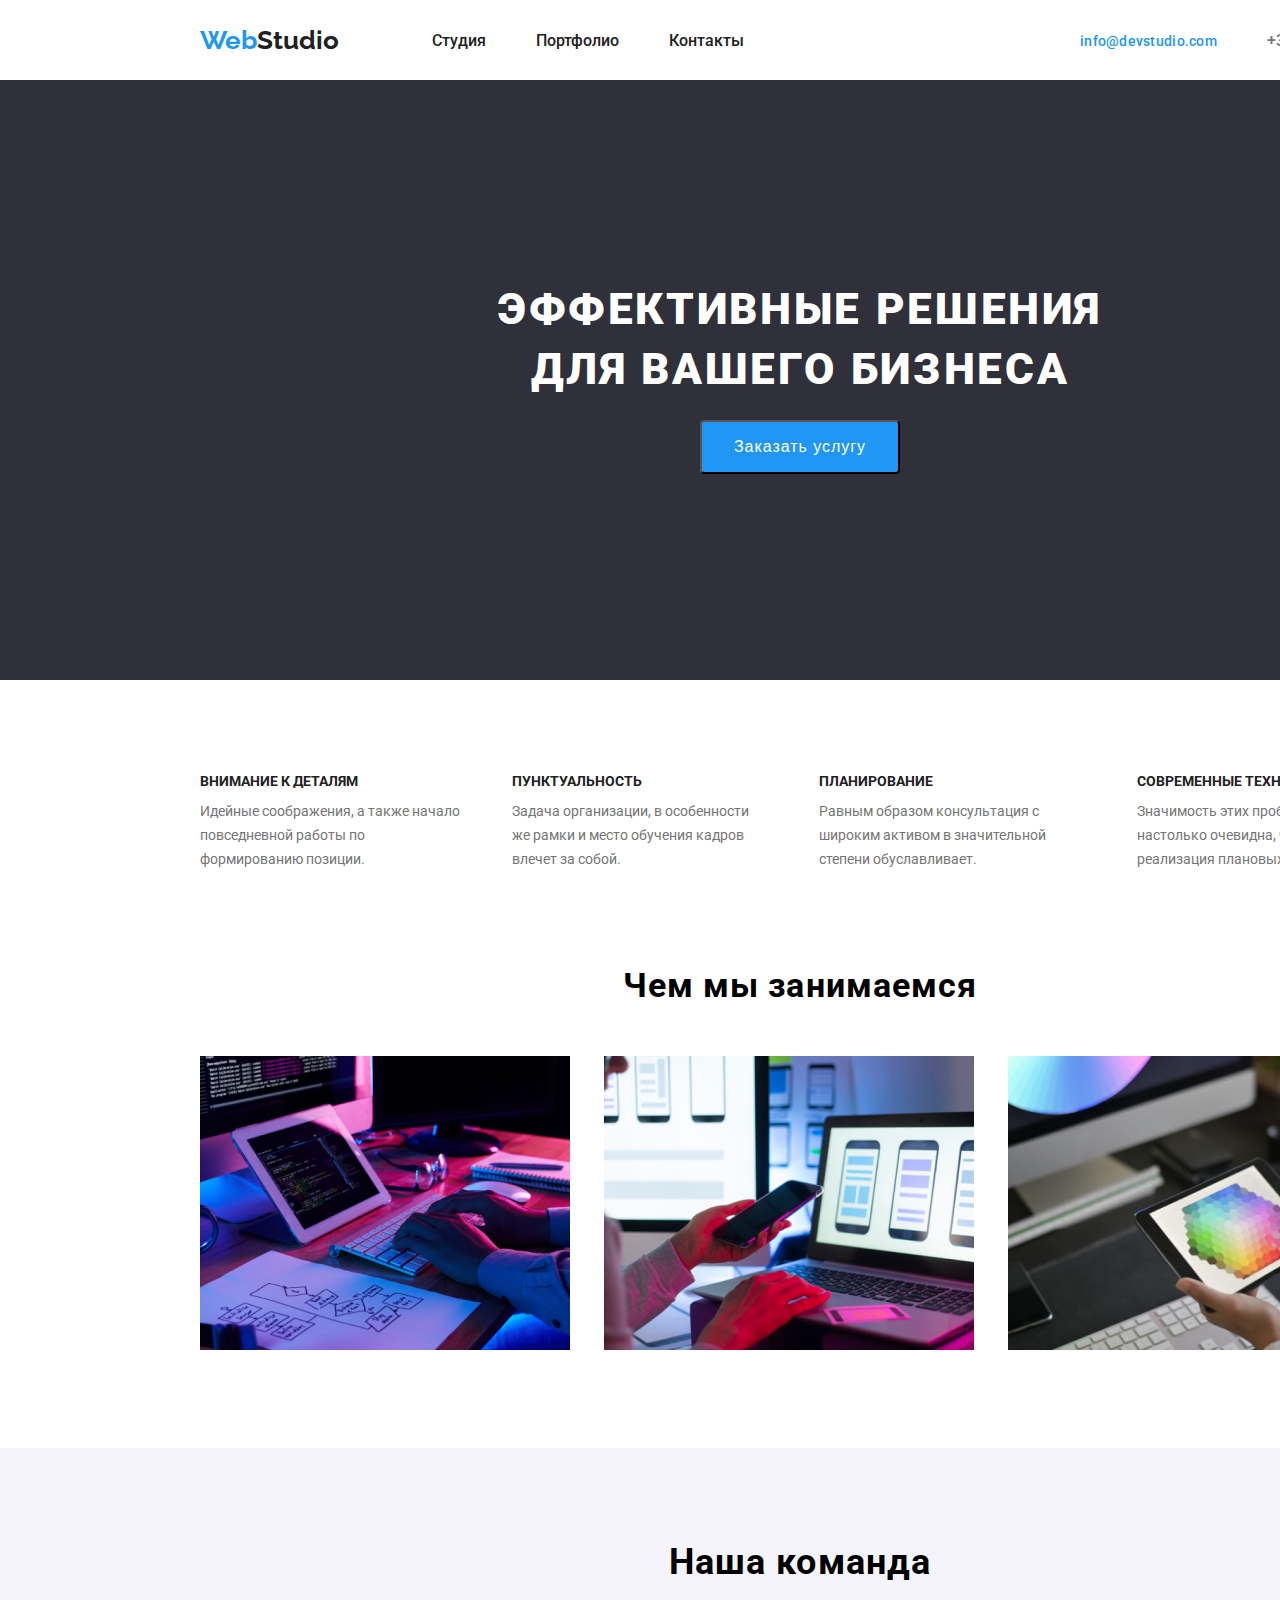
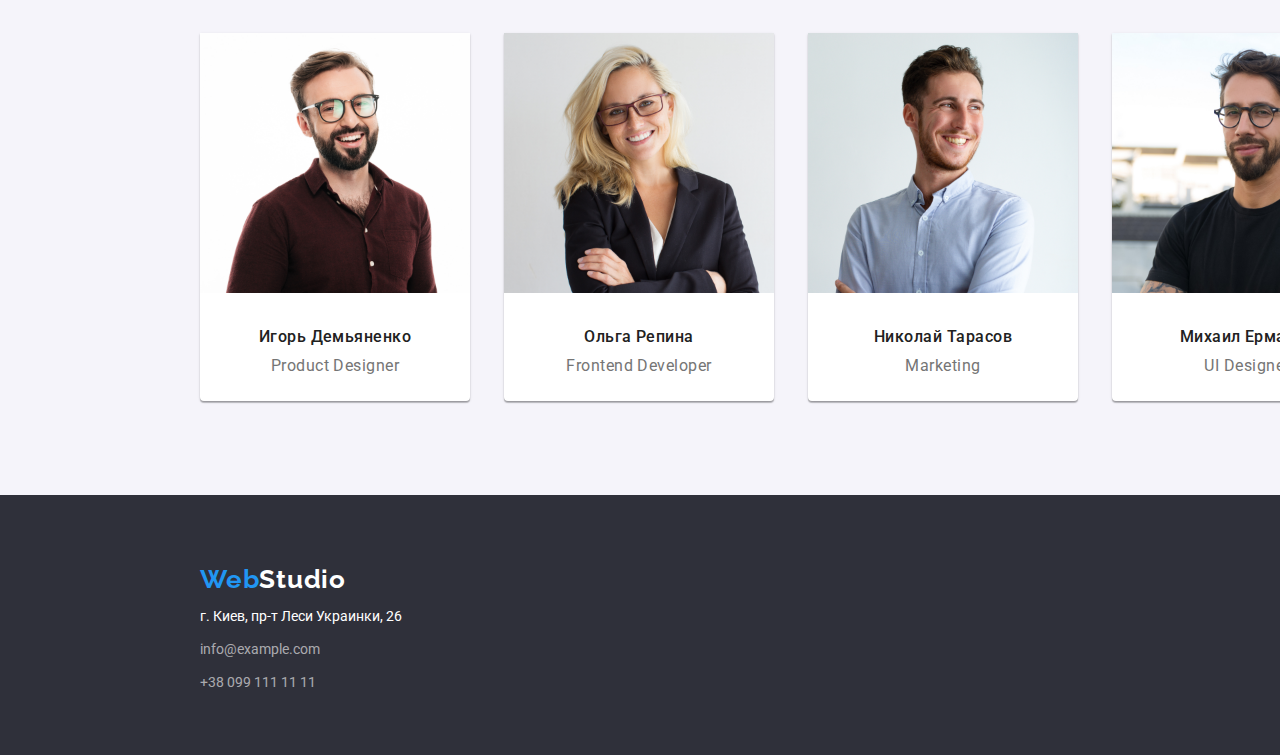
==== index.html @ 42c11877 "New+flex" ====
<!DOCTYPE html>
<html lang="en">
  <head>
    <meta charset="utf-8">
    <link rel="preconnect" href="https://fonts.googleapis.com">
    <link rel="preconnect" href="https://fonts.gstatic.com" crossorigin>
    <link
      href="https://fonts.googleapis.com/css2?family=Oleo+Script&family=Raleway:wght@700&family=Roboto:wght@400;500;700;900&display=swap"
      rel="stylesheet">
    <link rel="stylesheet" href="css/style.css">
   
  </head>
  <body>
    <header class="head-line"> 
    <div class="conteiner">
      <nav class="navi">
       <a class="logo" href=""><spawm class="logo-color">Web</spawm>Studio
       </a>
        <ul class="site-nav">
         <li class="item"><a href="">Студия</a></li>
         <li class="item"><a href="">Портфолио</a></li>
         <li class="item"><a href="">Контакты</a></li>
        </ul>
      
        <ul class="contacts">
          <li class="item"><a href="">info@devstudio.com</a></li>
          <li class="item">+38 096 111 11 11</li>
         </ul>
      </nav>
    </div>
    </header> 
    <div class="bord">
        <h1>
          <p clas="main-text">Эффективные решения <br> для вашего бизнеса</p>
        </h1>
        <button class="button1" href=""><p>Заказать услугу</p></button>
    </div>
    <div class="conteiner">
      <ul class="list">
        <li class="item">
          <p>Внимание к деталям</p>
          Идейные соображения, а также начало повседневной работы по формированию позиции.
       </li>
       <li class="item">
        <p>Пунктуальность</p>
        Задача организации, в особенности же рамки и место обучения кадров влечет за собой.
       </li>
       <li class="item">
        <p>Планирование</p>
        Равным образом консультация с широким активом в значительной степени обуславливает.
       </li>
       <li class="item">
        <p>Современные технологии</p>
        Значимость этих проблем настолько очевидна, что реализация плановых заданий.
       </li>
     </ul>
      <h2>
        Чем мы занимаемся 
      </h2>
      <ul class="photos">
        <li class="item"><img src="./img/main-1.png" alt=""></li>
        <li class="item"><img src="./img/main-2.png" alt=""></li>
        <li class="item"><img src="./img/main-3.png" alt=""></li>
      </ul>
    </div>
    <div class="sec-3">
      <div class="conteiner">
       <h3>
        Наша команда
       </h3>
        <ul class="command">
         <li class="item3">
           <img src="./img/com-1.png" alt="">
           <p>Игорь Демьяненко</p>
           <p>Product Designer</p>
         </li>
         <li class="item">
           <img src="./img/com-2.png" alt="">
           <p>Ольга Репина</p>
           <p>Frontend Developer</p>
         </li>
         <li class="item">
           <img src="./img/com-3.jpg" alt="">
           <p>Николай Тарасов</p>
           <p>Marketing</p>
         </li>
         <li class="item">
           <img src="./img/com-4.jpg" alt="">
           <p>Михаил Ермаков</p>
           <p>UI Designer</p>
         </li>
        </ul>
     </div>  
    </div>
    <footer>
      <div class="conteiner">     
       <ul class="footer-text">
         <li><a class="footer-link" href=""><spawm class="footer-logo">Web</spawm>Studio</a></li>
         <li class="adress-foot">г. Киев, пр-т Леси Украинки, 26</li>
         <li>info@example.com</li>
         <li>+38 099 111 11 11</li>
       </ul>
      </div>
    </footer>
  </body>
</html>
---- css/style.css ----
body,
h1,
h2,
h3,
h4,
p,
ul[class],
ol[class],
li {
  margin: 0;
  padding: 0;
}
body {
  font-family: 'Roboto';
  font-weight: 500;
  font-style: normal;
  float: left;
}

.conteiner {
  width: 1200px;
  margin-right: auto;
  margin-left: auto;
}

a {
  text-decoration: none;
}
header a {
  color: #212121;
}
.site-nav {
  display: flex;
}
ul.site-nav {
  margin-right: auto;
}
.site-nav li {
  list-style-type: none;
  margin-right: 50px;
}
.site-nav .item:last-child {
  margin-right: 0;
}

.logo {
  font-family: 'Raleway';
  font-weight: 700;
  font-size: 26px;
  line-height: 1.17;
  margin-right: 93px;
  padding-top: 25px;
  padding-bottom: 25px;
}
.logo-color {
  color: #2196f3;
}

.navi {
  display: flex;
  align-items: center;
}
.menu a {
  font-weight: 500;
  font-size: 14px;
  line-height: 1.17;
}
.menu a:hover,
:focus {
  color: #2196f3;
}
.contacts {
  display: flex;
}
.contacts li {
  color: #757575;
  list-style-type: none;
  margin-right: 50px;
}
.contacts .item:last-child {
  margin-right: 0;
}
.contacts a {
  color: #2196f3;
  font-size: 14px;
  font-weight: 500;
  line-height: 1.14;
  letter-spacing: 0.02em;
}
.bord {
  background-color: #2f303a;
  height: 600px;
  width: 1600px;
  display: block;
}

h1 {
  text-align: center;
  padding-top: 200px;
  padding-bottom: 20px;
}
h1 p {
  color: #ffffff;
  font-size: 44px;
  line-height: 1.36;
  font-weight: 900;
  letter-spacing: 0.06em;
  text-transform: uppercase;
}

.button1 {
  display: block;
  margin-left: auto;
  margin-right: auto;
  border-radius: 4px;
  background-color: #2196f3;
  text-align: center;
  padding: 10px 32px 10px 32px;
  color: #ffffff;
  font-size: 16px;
  line-height: 1.87;
  letter-spacing: 0.06em;
}
.list {
  display: flex;
  list-style-type: none;
}
.list .item:last-child {
  margin-right: 0;
}

.photos li {
  display: inline-block;
  margin-right: 30px;
}
ul.photos {
  margin-bottom: 94px;
}
.list li {
  color: #757575;
  font-weight: 400;
  font-size: 14px;
  line-height: 1.71;
  margin-right: 30px;
  padding-right: 20px;
  margin-top: 94px;
}
.list p {
  color: #212121;
  font-weight: 700;
  font-size: 14px;
  line-height: 1.14;
  text-transform: uppercase;
  margin-bottom: 10px;
}
h2 {
  text-align: center;
  margin-top: 94px;
  margin-bottom: 50px;
  font-size: 34px;
  font-weight: 700;
  line-height: 1.16;
  letter-spacing: 0.03em;
}
.photos .item:last-child {
  margin-right: 0;
}

h3 {
  text-align: center;
  margin-bottom: 50px;
  font-weight: 700;
  font-size: 36px;
  line-height: 1.16;
  letter-spacing: 0.03em;
}
.command li {
  display: inline-block;
  height: 368px;
  margin-right: 30px;
  background-color: white;
  box-shadow: 0px 1px 3px rgba(0, 0, 0, 0.12), 0px 1px 1px rgba(0, 0, 0, 0.14),
    0px 2px 1px rgba(0, 0, 0, 0.2);
  border-radius: 0px 0px 4px 4px;
}
.sec-3 {
  background-color: #f5f4fa;
  padding-top: 94px;
  padding-bottom: 94px;
}
.command .item:last-child {
  margin-right: 0;
}
.command p {
  text-align: center;
  font-weight: 500;
  font-size: 16px;
  line-height: 1.19;
  letter-spacing: 0.03em;
  color: #212121;
  margin-top: 30px;
  margin-bottom: 10px;
}
.command p:nth-child(3) {
  color: #757575;
  letter-spacing: 0.03em;
  font-size: 16px;
  line-height: 1.19;
  font-weight: normal;
  margin: 0;
}
.command img {
  height: 260px;
}
footer {
  background-color: #2f303a;
  color: rgba(255, 255, 255, 0.6);
  font-weight: normal;
  font-size: 14px;
  line-height: 1.71;
}
ul.footer-text {
  padding-top: 60px;
  padding-bottom: 60px;
}
.adress-foot {
  margin-top: 20px;
}
.footer-text li {
  list-style-type: none;
  margin-top: 9px;
}
footer a {
  color: white;
  font-family: Raleway;
  font-weight: bold;
  font-size: 26px;
  line-height: 1.19;
  letter-spacing: 0.03em;
}

.footer-logo {
  color: #2196f3;
}

.adress-foot {
  color: white;
}
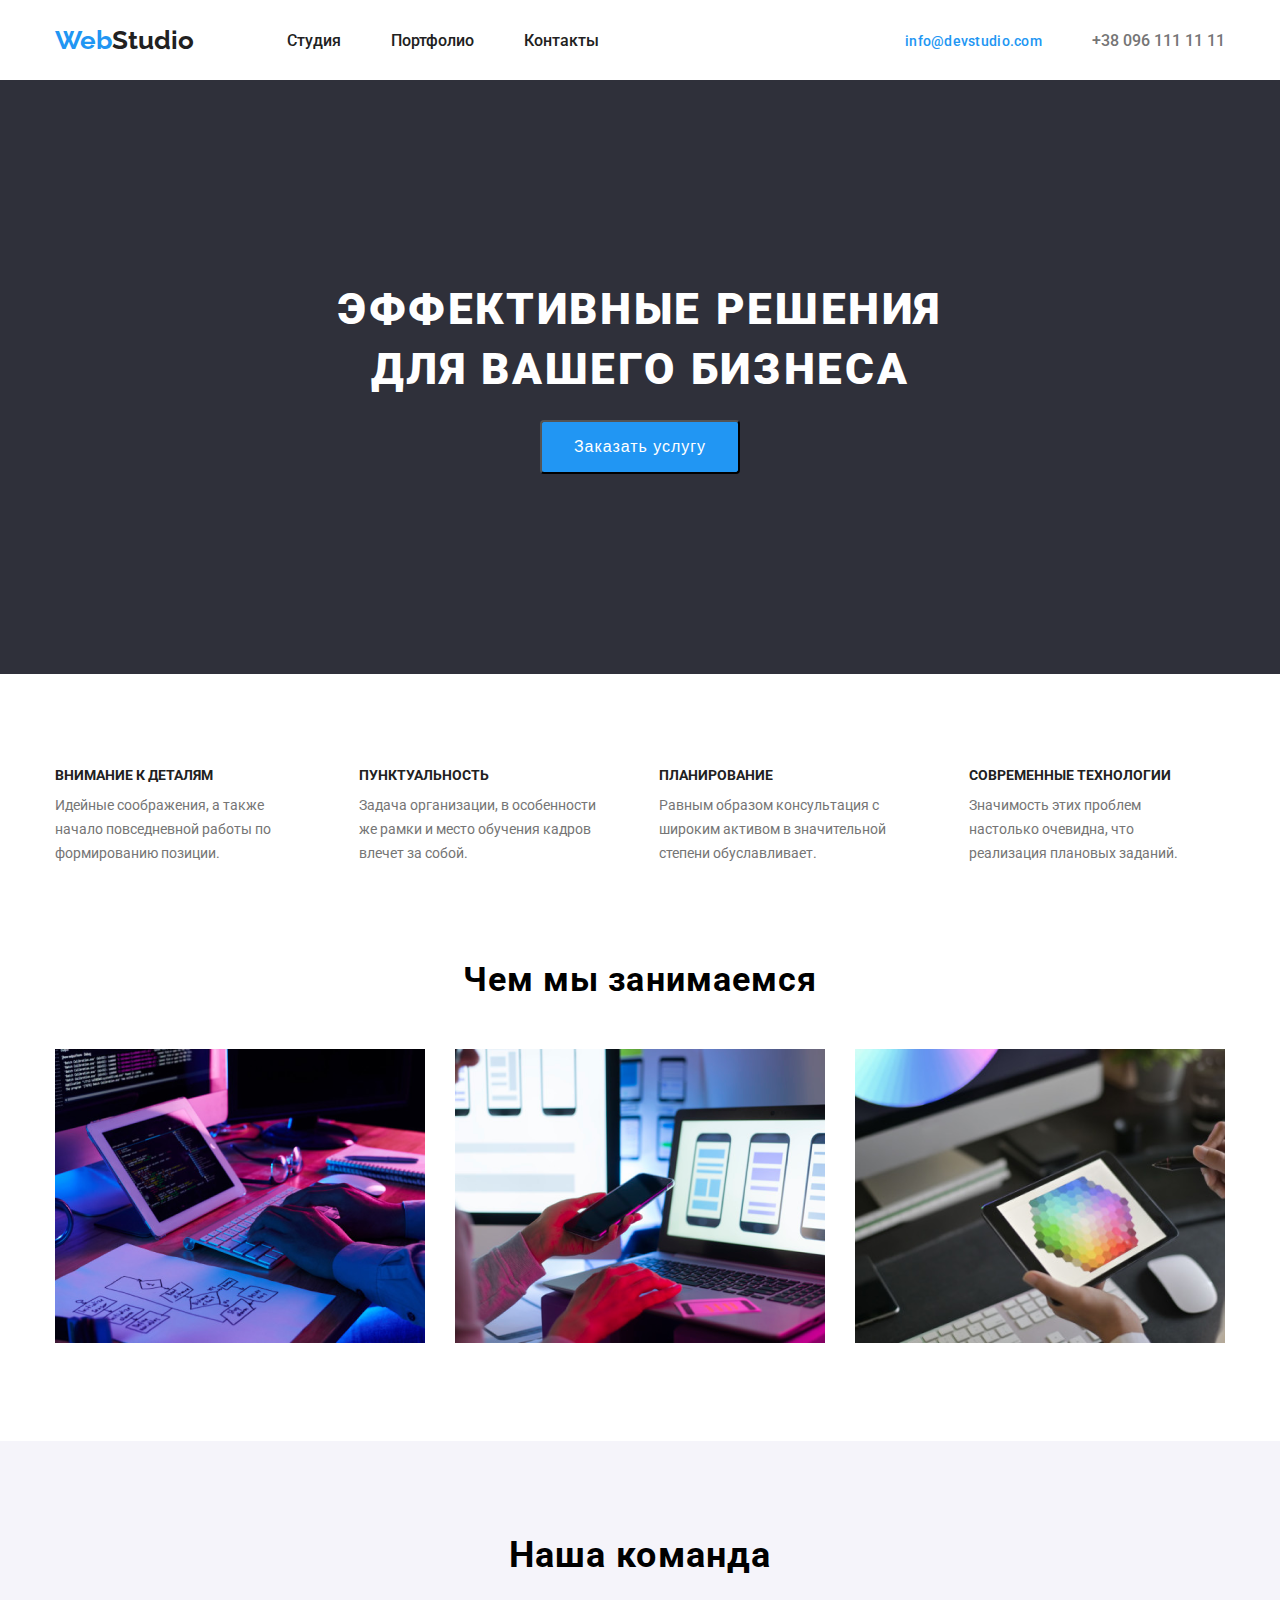
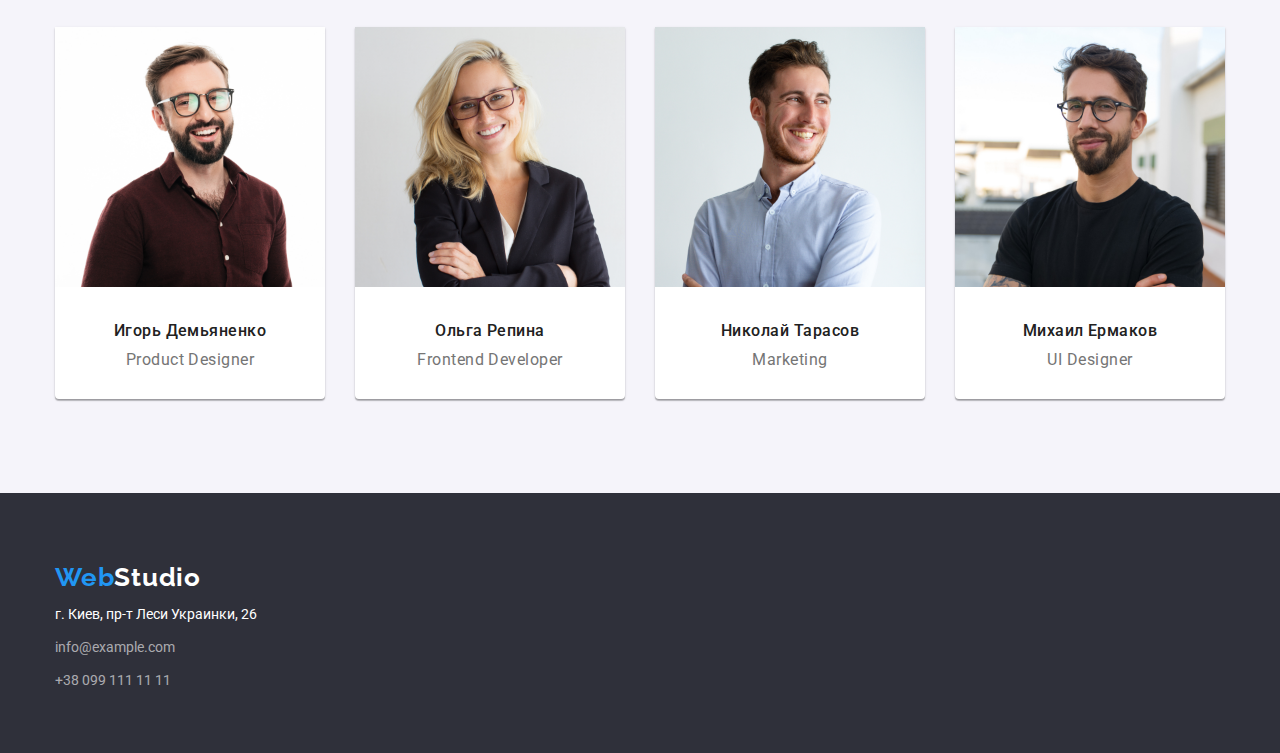
==== commit 212eadc4: "New2+flex-lesson 5-6" ====
--- a/index.html
+++ b/index.html
@@ -29,6 +29,7 @@
       </nav>
     </div>
     </header> 
+    <div class="conteiner"></div>
     <div class="bord">
         <h1>
           <p clas="main-text">Эффективные решения <br> для вашего бизнеса</p>
--- a/css/style.css
+++ b/css/style.css
@@ -14,11 +14,10 @@
   font-family: 'Roboto';
   font-weight: 500;
   font-style: normal;
-  float: left;
 }
 
 .conteiner {
-  width: 1200px;
+  width: 1170px;
   margin-right: auto;
   margin-left: auto;
 }
@@ -89,9 +88,8 @@
 }
 .bord {
   background-color: #2f303a;
-  height: 600px;
-  width: 1600px;
   display: block;
+  padding-bottom: 200px;
 }
 
 h1 {
@@ -131,7 +129,7 @@
 
 .photos li {
   display: inline-block;
-  margin-right: 30px;
+  margin-right: 26px;
 }
 ul.photos {
   margin-bottom: 94px;
@@ -176,8 +174,7 @@
 }
 .command li {
   display: inline-block;
-  height: 368px;
-  margin-right: 30px;
+  margin-right: 26px;
   background-color: white;
   box-shadow: 0px 1px 3px rgba(0, 0, 0, 0.12), 0px 1px 1px rgba(0, 0, 0, 0.14),
     0px 2px 1px rgba(0, 0, 0, 0.2);
@@ -208,6 +205,7 @@
   line-height: 1.19;
   font-weight: normal;
   margin: 0;
+  margin-bottom: 30px;
 }
 .command img {
   height: 260px;
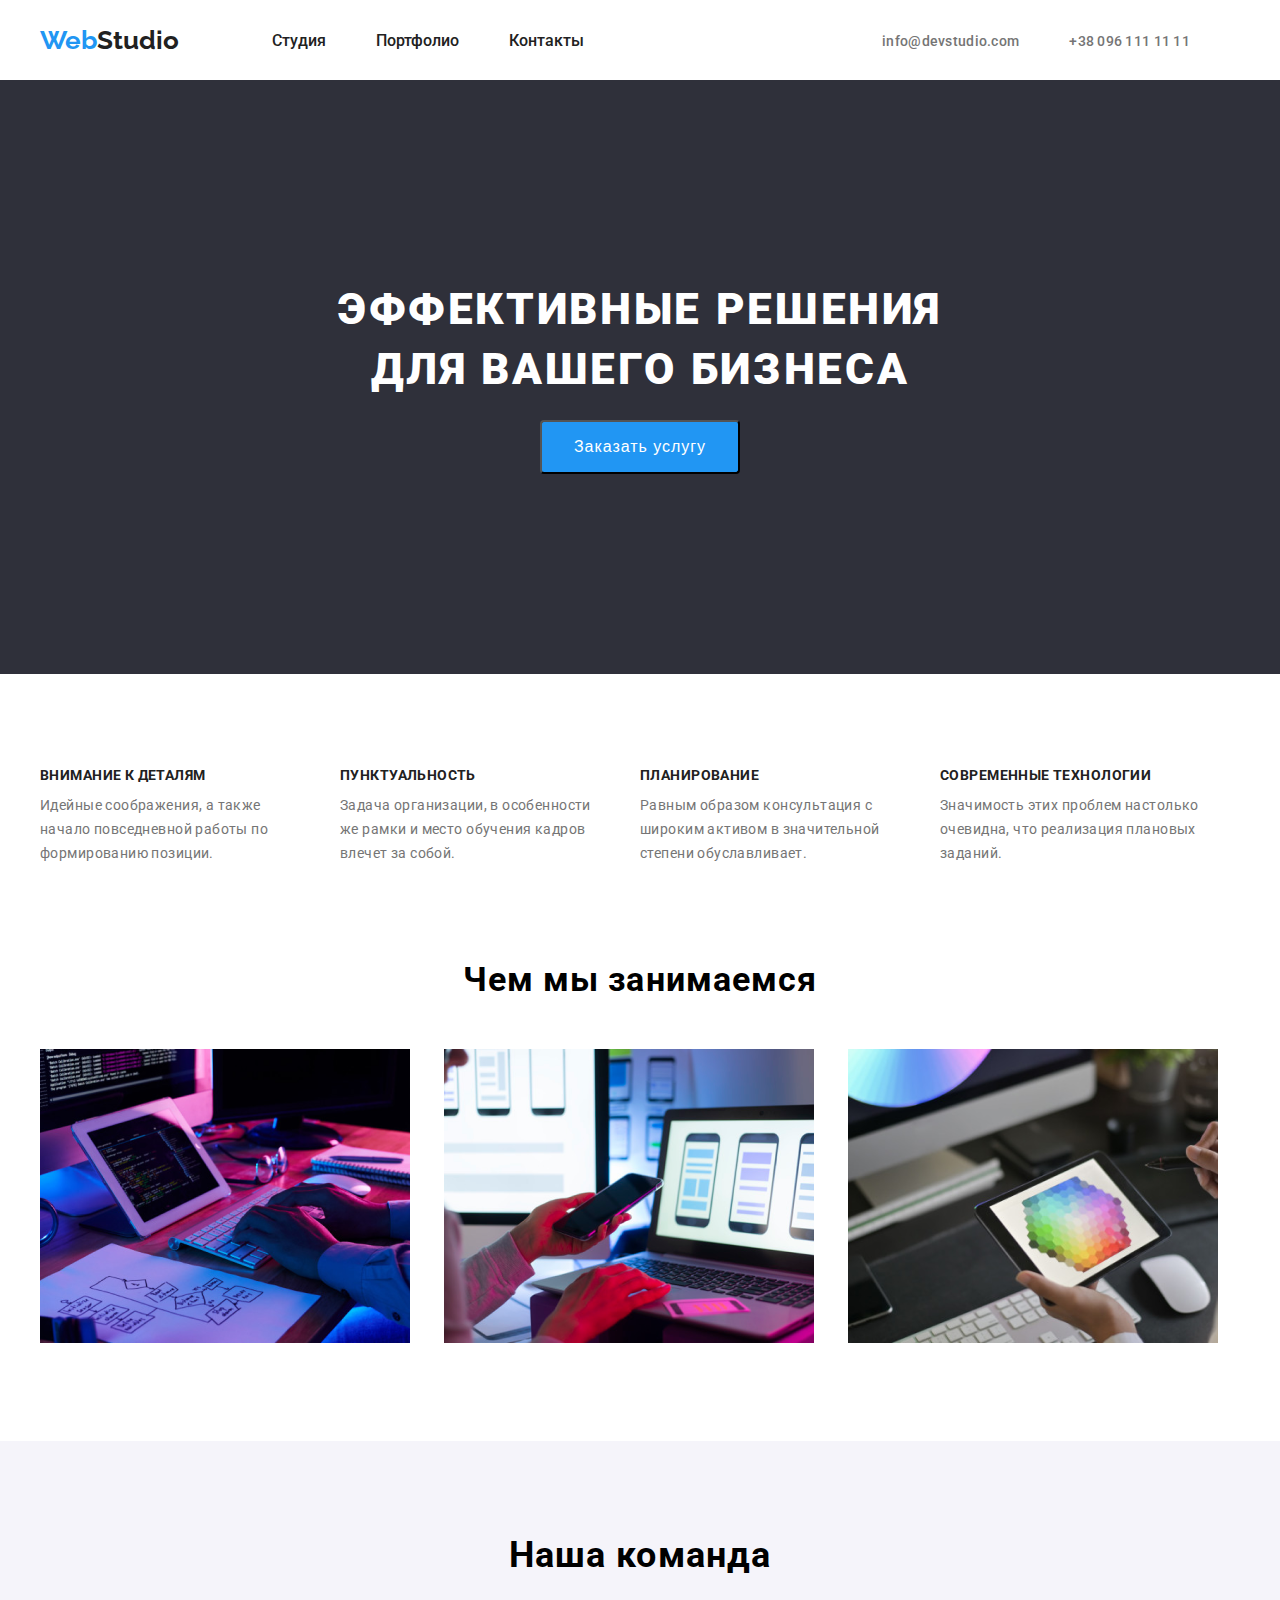
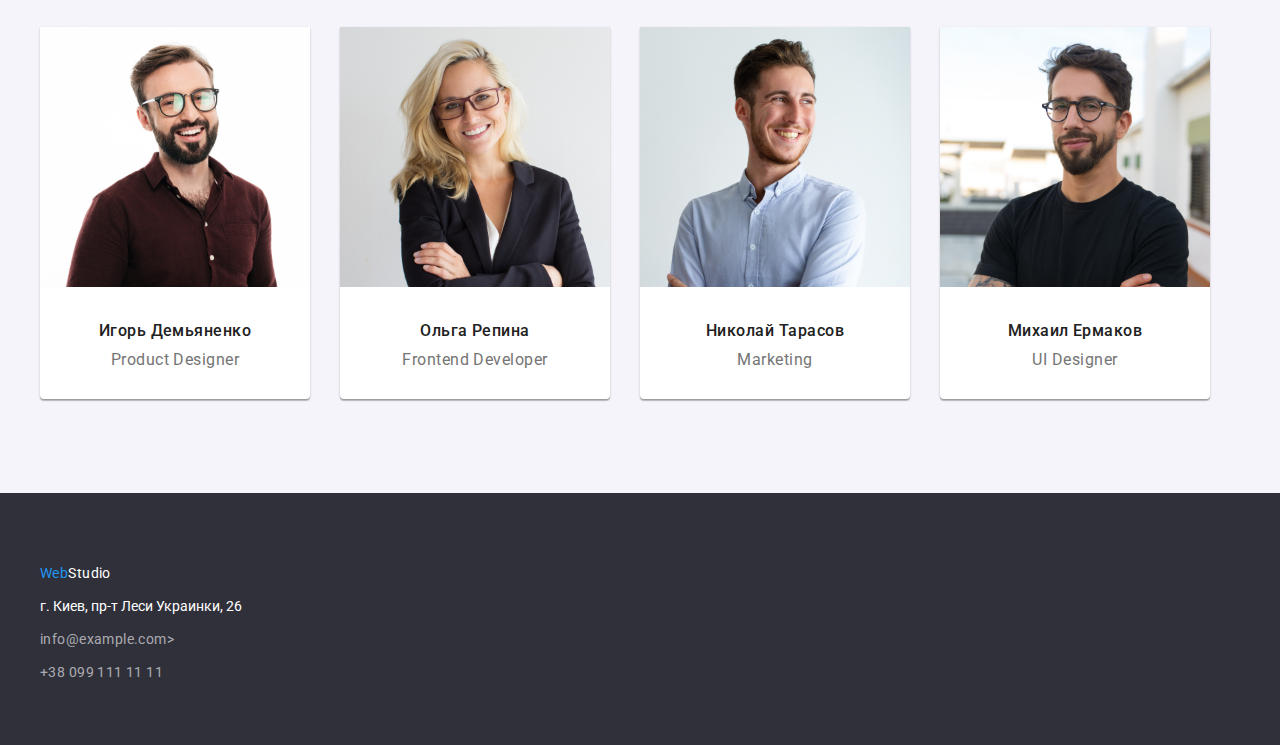
==== commit 7299f8bc: "lesson-5-6 final.1" ====
--- a/index.html
+++ b/index.html
@@ -24,19 +24,22 @@
       
         <ul class="contacts">
           <li class="item"><a href="">info@devstudio.com</a></li>
-          <li class="item">+38 096 111 11 11</li>
+          <li class="item"><a href="">+38 096 111 11 11</a></li>
          </ul>
       </nav>
     </div>
     </header> 
-    <div class="conteiner"></div>
-    <div class="bord">
+    
+    <section class="bord">
+      <div class="conteiner">
         <h1>
           <p clas="main-text">Эффективные решения <br> для вашего бизнеса</p>
         </h1>
         <button class="button1" href=""><p>Заказать услугу</p></button>
-    </div>
+        </div>
+      </section>
     <div class="conteiner">
+      <section class="sec-2">
       <ul class="list">
         <li class="item">
           <p>Внимание к деталям</p>
@@ -54,7 +57,9 @@
         <p>Современные технологии</p>
         Значимость этих проблем настолько очевидна, что реализация плановых заданий.
        </li>
-     </ul>
+      </ul>
+      </section>
+      <section class="sec-3">
       <h2>
         Чем мы занимаемся 
       </h2>
@@ -63,8 +68,9 @@
         <li class="item"><img src="./img/main-2.png" alt=""></li>
         <li class="item"><img src="./img/main-3.png" alt=""></li>
       </ul>
+      </section>
     </div>
-    <div class="sec-3">
+    <section class="sec-4">
       <div class="conteiner">
        <h3>
         Наша команда
@@ -92,14 +98,14 @@
          </li>
         </ul>
      </div>  
-    </div>
+    </section>
     <footer>
       <div class="conteiner">     
        <ul class="footer-text">
          <li><a class="footer-link" href=""><spawm class="footer-logo">Web</spawm>Studio</a></li>
          <li class="adress-foot">г. Киев, пр-т Леси Украинки, 26</li>
-         <li>info@example.com</li>
-         <li>+38 099 111 11 11</li>
+         <li><a href="">info@example.com></a></li>
+         <li><a href="">+38 099 111 11 11</a></li>
        </ul>
       </div>
     </footer>
--- a/css/style.css
+++ b/css/style.css
@@ -4,8 +4,8 @@
 h3,
 h4,
 p,
-ul[class],
-ol[class],
+ul,
+ol,
 li {
   margin: 0;
   padding: 0;
@@ -17,7 +17,7 @@
 }
 
 .conteiner {
-  width: 1170px;
+  width: 1200px;
   margin-right: auto;
   margin-left: auto;
 }
@@ -72,24 +72,29 @@
   display: flex;
 }
 .contacts li {
+  list-style-type: none;
+}
+.contacts a {
   color: #757575;
-  list-style-type: none;
   margin-right: 50px;
-}
-.contacts .item:last-child {
-  margin-right: 0;
-}
-.contacts a {
-  color: #2196f3;
   font-size: 14px;
   font-weight: 500;
   line-height: 1.14;
   letter-spacing: 0.02em;
 }
+.contacts .item:last-child {
+  margin-right: 0;
+}
+.contacts a:hover,
+:focus {
+  color: #2196f3;
+}
+
 .bord {
   background-color: #2f303a;
   display: block;
   padding-bottom: 200px;
+  margin-bottom: 94px;
 }
 
 h1 {
@@ -119,29 +124,30 @@
   line-height: 1.87;
   letter-spacing: 0.06em;
 }
+.sec-2 {
+  margin-bottom: 94px;
+}
 .list {
   display: flex;
   list-style-type: none;
 }
 .list .item:last-child {
-  margin-right: 0;
+  margin-right: 0px;
 }
 
 .photos li {
   display: inline-block;
-  margin-right: 26px;
-}
-ul.photos {
-  margin-bottom: 94px;
-}
+  margin-right: 30px;
+}
+
 .list li {
   color: #757575;
   font-weight: 400;
   font-size: 14px;
   line-height: 1.71;
   margin-right: 30px;
-  padding-right: 20px;
-  margin-top: 94px;
+  width: 270px;
+  letter-spacing: 0.03em;
 }
 .list p {
   color: #212121;
@@ -153,12 +159,11 @@
 }
 h2 {
   text-align: center;
-  margin-top: 94px;
+  font-size: 34px;
+  font-weight: 700;
+  line-height: 1.16;
+  letter-spacing: 0.03em;
   margin-bottom: 50px;
-  font-size: 34px;
-  font-weight: 700;
-  line-height: 1.16;
-  letter-spacing: 0.03em;
 }
 .photos .item:last-child {
   margin-right: 0;
@@ -171,6 +176,9 @@
   font-size: 36px;
   line-height: 1.16;
   letter-spacing: 0.03em;
+}
+.sec-3 {
+  margin-bottom: 94px;
 }
 .command li {
   display: inline-block;
@@ -180,9 +188,9 @@
     0px 2px 1px rgba(0, 0, 0, 0.2);
   border-radius: 0px 0px 4px 4px;
 }
-.sec-3 {
+.sec-4 {
+  padding-top: 94px;
   background-color: #f5f4fa;
-  padding-top: 94px;
   padding-bottom: 94px;
 }
 .command .item:last-child {
@@ -229,14 +237,15 @@
   margin-top: 9px;
 }
 footer a {
+  color: rgba(255, 255, 255, 0.6);
+  font-weight: normal;
+  font-size: 14px;
+  line-height: 1.71;
+  letter-spacing: 0.03em;
+}
+a.footer-link {
   color: white;
-  font-family: Raleway;
-  font-weight: bold;
-  font-size: 26px;
-  line-height: 1.19;
-  letter-spacing: 0.03em;
-}
-
+}
 .footer-logo {
   color: #2196f3;
 }
@@ -244,3 +253,7 @@
 .adress-foot {
   color: white;
 }
+footer a:hover,
+:focus {
+  color: #2196f3;
+}
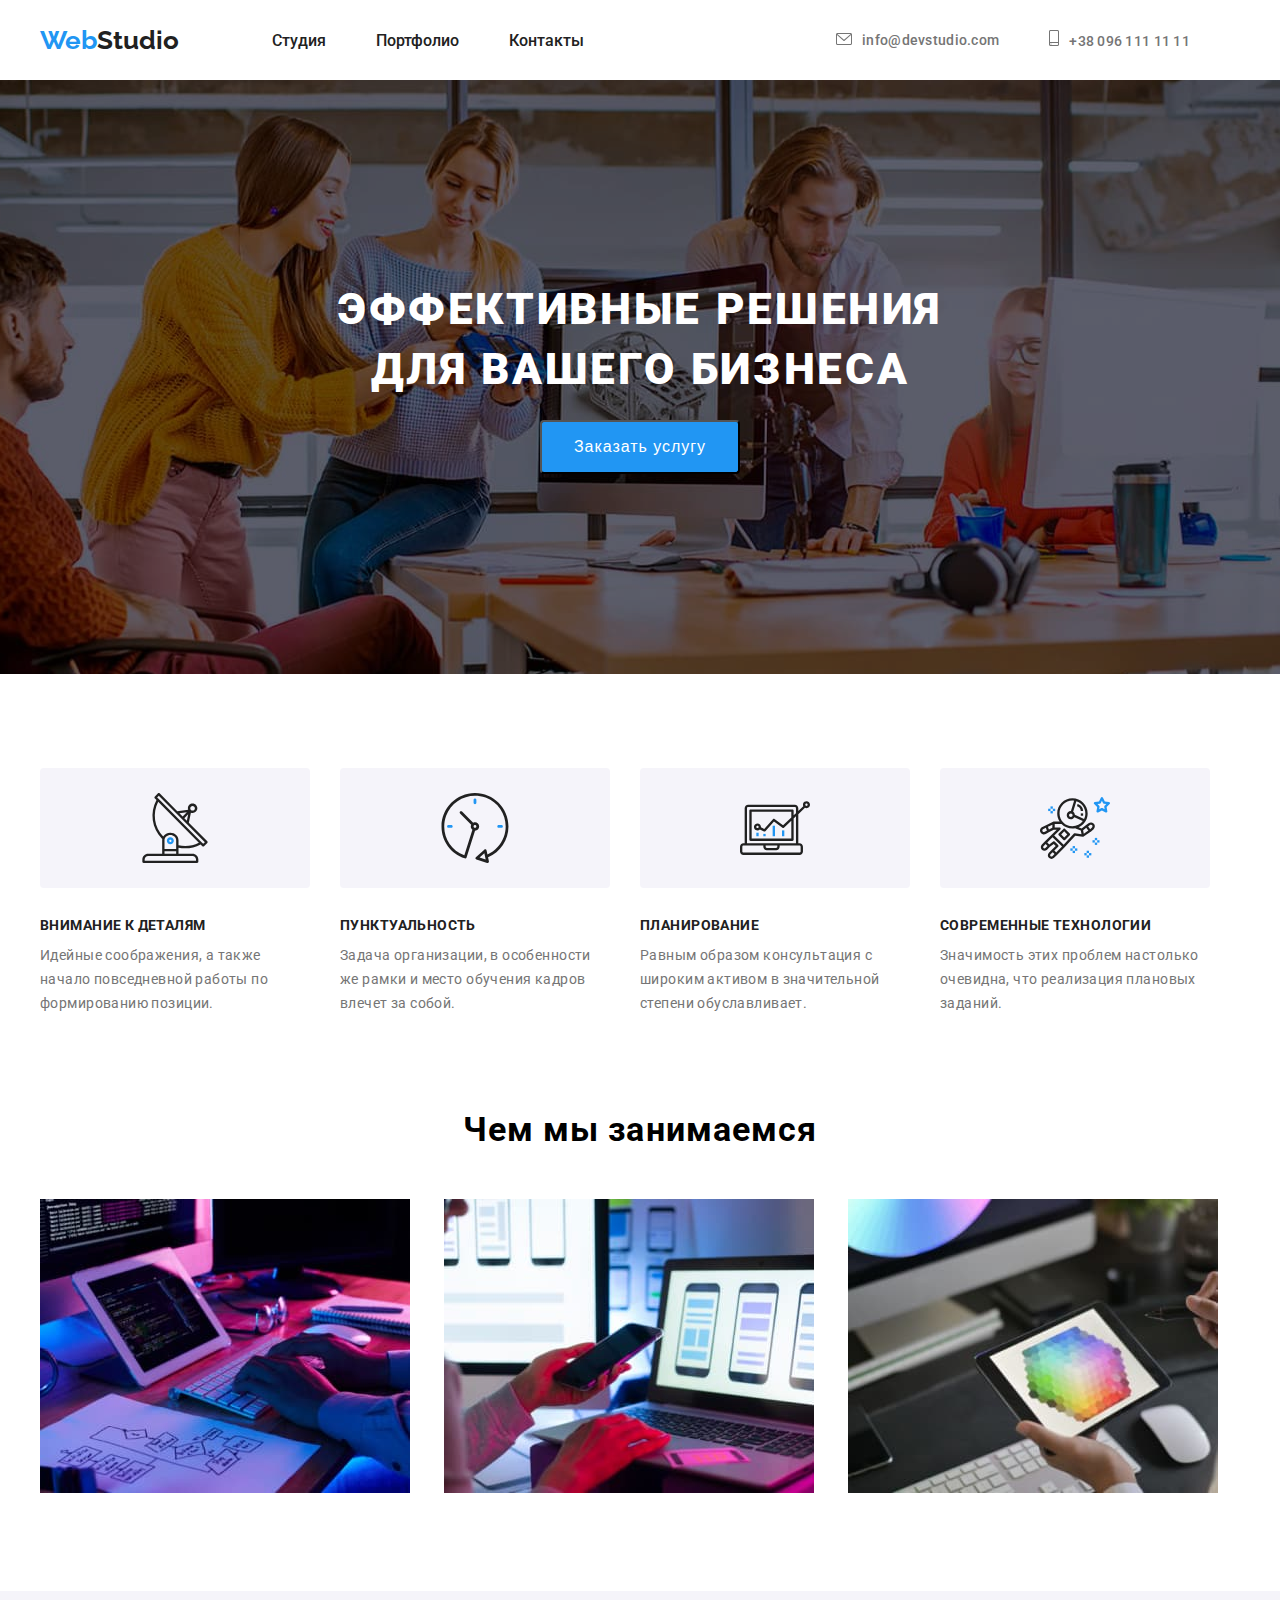
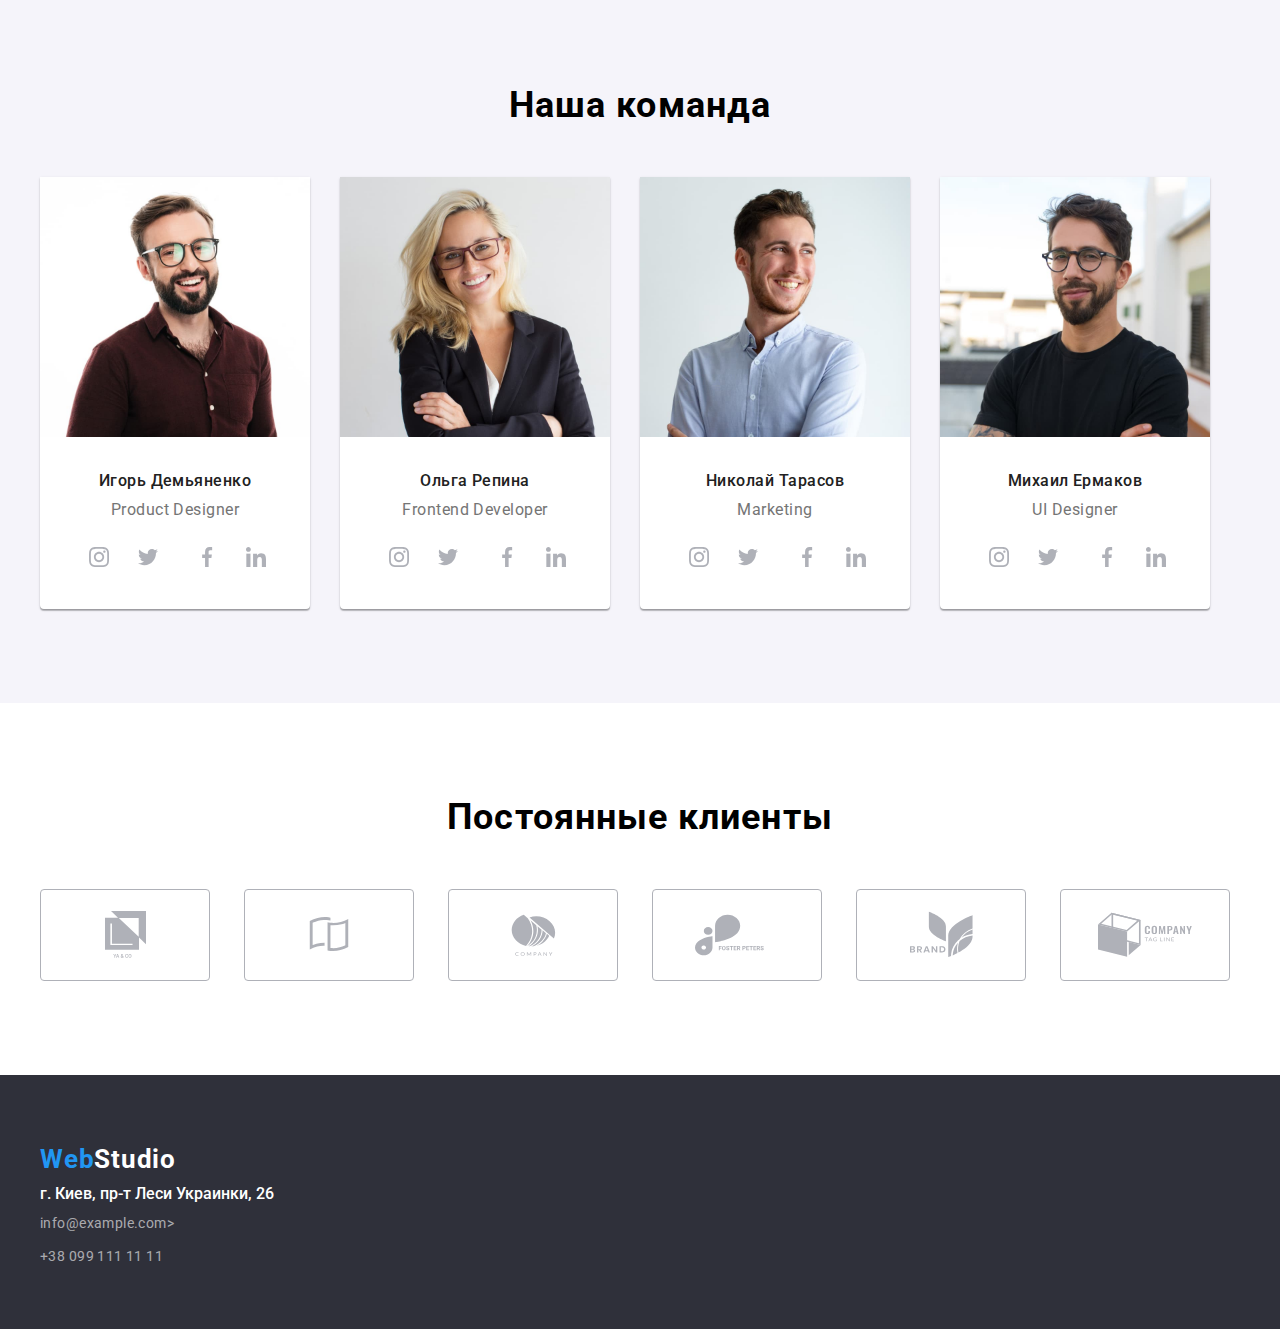
==== commit db70e1d2: "leson 7-8.1.1" ====
--- a/index.html
+++ b/index.html
@@ -23,8 +23,8 @@
         </ul>
       
         <ul class="contacts">
-          <li class="item"><a href="">info@devstudio.com</a></li>
-          <li class="item"><a href="">+38 096 111 11 11</a></li>
+          <li class="item"><a class="itemmail" href=""><span class="icon"> </span>info@devstudio.com</a></li>
+          <li class="item"><a class="itemsmart" href=""><span class="icon"> </span>+38 096 111 11 11</a></li>
          </ul>
       </nav>
     </div>
@@ -39,50 +39,51 @@
         </div>
       </section>
     <div class="conteiner">
+      <h2></h2>
       <section class="sec-2">
       <ul class="list">
-        <li class="item">
+        <li class="item2">
           <p>Внимание к деталям</p>
           Идейные соображения, а также начало повседневной работы по формированию позиции.
        </li>
-       <li class="item">
+       <li class="item2">
         <p>Пунктуальность</p>
         Задача организации, в особенности же рамки и место обучения кадров влечет за собой.
        </li>
-       <li class="item">
+       <li class="item2">
         <p>Планирование</p>
         Равным образом консультация с широким активом в значительной степени обуславливает.
        </li>
-       <li class="item">
+       <li class="item2">
         <p>Современные технологии</p>
         Значимость этих проблем настолько очевидна, что реализация плановых заданий.
        </li>
       </ul>
       </section>
       <section class="sec-3">
-      <h2>
+      <h3>
         Чем мы занимаемся 
-      </h2>
+      </h3>
       <ul class="photos">
-        <li class="item"><img src="./img/main-1.png" alt=""></li>
-        <li class="item"><img src="./img/main-2.png" alt=""></li>
-        <li class="item"><img src="./img/main-3.png" alt=""></li>
+        <li class="item"><img src="./img/main-1.jpg" alt=""></li>
+        <li class="item"><img src="./img/main-2.jpg" alt=""></li>
+        <li class="item"><img src="./img/main-3.jpg" alt=""></li>
       </ul>
       </section>
     </div>
     <section class="sec-4">
       <div class="conteiner">
-       <h3>
+       <h4>
         Наша команда
-       </h3>
+       </h4>
         <ul class="command">
-         <li class="item3">
-           <img src="./img/com-1.png" alt="">
+         <li class="item">
+           <img src="./img/com-1.jpg" alt="">
            <p>Игорь Демьяненко</p>
            <p>Product Designer</p>
          </li>
          <li class="item">
-           <img src="./img/com-2.png" alt="">
+           <img src="./img/com-2.jpg" alt="">
            <p>Ольга Репина</p>
            <p>Frontend Developer</p>
          </li>
@@ -99,8 +100,21 @@
         </ul>
      </div>  
     </section>
+    <section class="sec-5">
+      <div class="conteiner">
+        <h5>Постоянные клиенты</h5>
+          <ul class="listpartner">
+              <li class="item-partner"><a href=""></a></li>
+              <li class="item-partner"><a href=""></a></li>
+              <li class="item-partner"><a href=""></a></li>
+              <li class="item-partner"><a href=""></a></li>
+              <li class="item-partner"><a href=""></a></li>
+              <li class="item-partner"><a href=""></a></li>
+          </ul>
+      </div>
+    </section>
     <footer>
-      <div class="conteiner">     
+     <div class="conteiner">     
        <ul class="footer-text">
          <li><a class="footer-link" href=""><spawm class="footer-logo">Web</spawm>Studio</a></li>
          <li class="adress-foot">г. Киев, пр-т Леси Украинки, 26</li>
@@ -110,4 +124,4 @@
       </div>
     </footer>
   </body>
-</html>+</html>
--- a/css/style.css
+++ b/css/style.css
@@ -3,6 +3,7 @@
 h2,
 h3,
 h4,
+h5,
 p,
 ul,
 ol,
@@ -69,7 +70,7 @@
   color: #2196f3;
 }
 .contacts {
-  display: flex;
+  display: inline-flex;
 }
 .contacts li {
   list-style-type: none;
@@ -85,16 +86,47 @@
 .contacts .item:last-child {
   margin-right: 0;
 }
+
+.itemmail .icon {
+  display: inline-flex;
+  background-size: contain;
+  content: '';
+  height: 12px;
+  width: 16px;
+  margin-right: 10px;
+  background-image: url('../img/SVG/envelope.svg');
+  background-repeat: no-repeat;
+  background-position: center;
+}
+.itemsmart .icon {
+  display: inline-flex;
+  background-size: contain;
+  content: '';
+  height: 16px;
+  width: 10px;
+  margin-right: 10px;
+  background-image: url('../img/SVG/smartphone.svg');
+  background-repeat: no-repeat;
+  background-position: center;
+}
+
 .contacts a:hover,
 :focus {
   color: #2196f3;
 }
 
 .bord {
-  background-color: #2f303a;
-  display: block;
+  background-blend-mode: multiply;
+  max-width: 1600px;
+  max-height: 600px;
+  background-color: rgba(47, 48, 58, 0.4);
+  display: block;
+  margin-left: auto;
+  margin-right: auto;
   padding-bottom: 200px;
   margin-bottom: 94px;
+  background-image: url('../img/Hero.jpg');
+  background-position: center;
 }
 
 h1 {
@@ -124,6 +156,10 @@
   line-height: 1.87;
   letter-spacing: 0.06em;
 }
+h2 {
+  display: none;
+  text-align: center;
+}
 .sec-2 {
   margin-bottom: 94px;
 }
@@ -131,10 +167,32 @@
   display: flex;
   list-style-type: none;
 }
-.list .item:last-child {
+.item2:last-child {
   margin-right: 0px;
 }
 
+.item2::before {
+  display: block;
+  content: '';
+  height: 120px;
+  background-color: #f5f4fa;
+  border-radius: 4px;
+  background-repeat: no-repeat;
+  background-position: center;
+  margin-bottom: 30px;
+}
+.item2:nth-child(1):before {
+  background-image: url('../img/SVG/antenna\ 1.svg');
+}
+.item2:nth-child(2):before {
+  background-image: url('../img/SVG//clock\ 1.svg');
+}
+.item2:nth-child(3):before {
+  background-image: url('../img/SVG/diagram\ 1.svg');
+}
+.item2:nth-child(4):before {
+  background-image: url('../img/SVG/astronaut\ 1.svg');
+}
 .photos li {
   display: inline-block;
   margin-right: 30px;
@@ -157,7 +215,7 @@
   text-transform: uppercase;
   margin-bottom: 10px;
 }
-h2 {
+h3 {
   text-align: center;
   font-size: 34px;
   font-weight: 700;
@@ -169,7 +227,7 @@
   margin-right: 0;
 }
 
-h3 {
+h4 {
   text-align: center;
   margin-bottom: 50px;
   font-weight: 700;
@@ -188,6 +246,19 @@
     0px 2px 1px rgba(0, 0, 0, 0.2);
   border-radius: 0px 0px 4px 4px;
 }
+
+.command .item:after {
+  display: block;
+  content: '';
+  height: 44px;
+  border-radius: 4px;
+  background-position: 49px, 98px, 157px, 206px;
+  background-image: url('../img/SVG/instagram\ 2.svg'), url('../img/SVG/twitter\ 1.svg'),
+    url('../img/SVG/facebook\ 1.svg'), url('../img/SVG/linkedin\ 1.svg');
+  background-repeat: no-repeat;
+  margin-bottom: 30px;
+  margin-right: 10px;
+}
 .sec-4 {
   padding-top: 94px;
   background-color: #f5f4fa;
@@ -213,18 +284,72 @@
   line-height: 1.19;
   font-weight: normal;
   margin: 0;
-  margin-bottom: 30px;
+  margin-bottom: 16px;
 }
 .command img {
   height: 260px;
 }
-footer {
+
+h5 {
+  text-align: center;
+  font-weight: bold;
+  font-size: 36px;
+  line-height: 1.16;
+  letter-spacing: 0.03em;
+  padding-top: 94px;
+  margin-bottom: 50px;
+}
+
+.listpartner li {
+  display: inline-flex;
+  width: 170px;
+  height: 92px;
+  border: 1px solid #afb1b8;
+  box-sizing: border-box;
+  border-radius: 4px;
+  margin-right: 30px;
+  margin-bottom: 94px;
+}
+.item-partner:last-child {
+  margin-right: 0;
+}
+
+.item-partner {
+  content: '';
+  height: 92px;
+  width: 170px;
+  display: block;
+  background-position: center;
+  background-repeat: no-repeat;
+}
+.item-partner:nth-child(1) {
+  background-image: url('../img/svgpartn/partn1.svg');
+}
+.item-partner:nth-child(2) {
+  background-image: url('../img/svgpartn/partn2.svg');
+}
+.item-partner:nth-child(3) {
+  background-image: url('../img/svgpartn/partn3.svg');
+}
+.item-partner:nth-child(4) {
+  background-image: url('../img/svgpartn/partn4.svg');
+}
+.item-partner:nth-child(5) {
+  background-image: url('../img/svgpartn/partn5.svg');
+}
+.item-partner:nth-child(6) {
+  background-image: url('../img/svgpartn/partn6.svg');
+}
+.list footer {
   background-color: #2f303a;
   color: rgba(255, 255, 255, 0.6);
   font-weight: normal;
   font-size: 14px;
   line-height: 1.71;
 }
+footer {
+  background-color: #2f303a;
+}
 ul.footer-text {
   padding-top: 60px;
   padding-bottom: 60px;
@@ -245,6 +370,9 @@
 }
 a.footer-link {
   color: white;
+  font-size: 26px;
+  line-height: 1.19;
+  font-weight: bold;
 }
 .footer-logo {
   color: #2196f3;
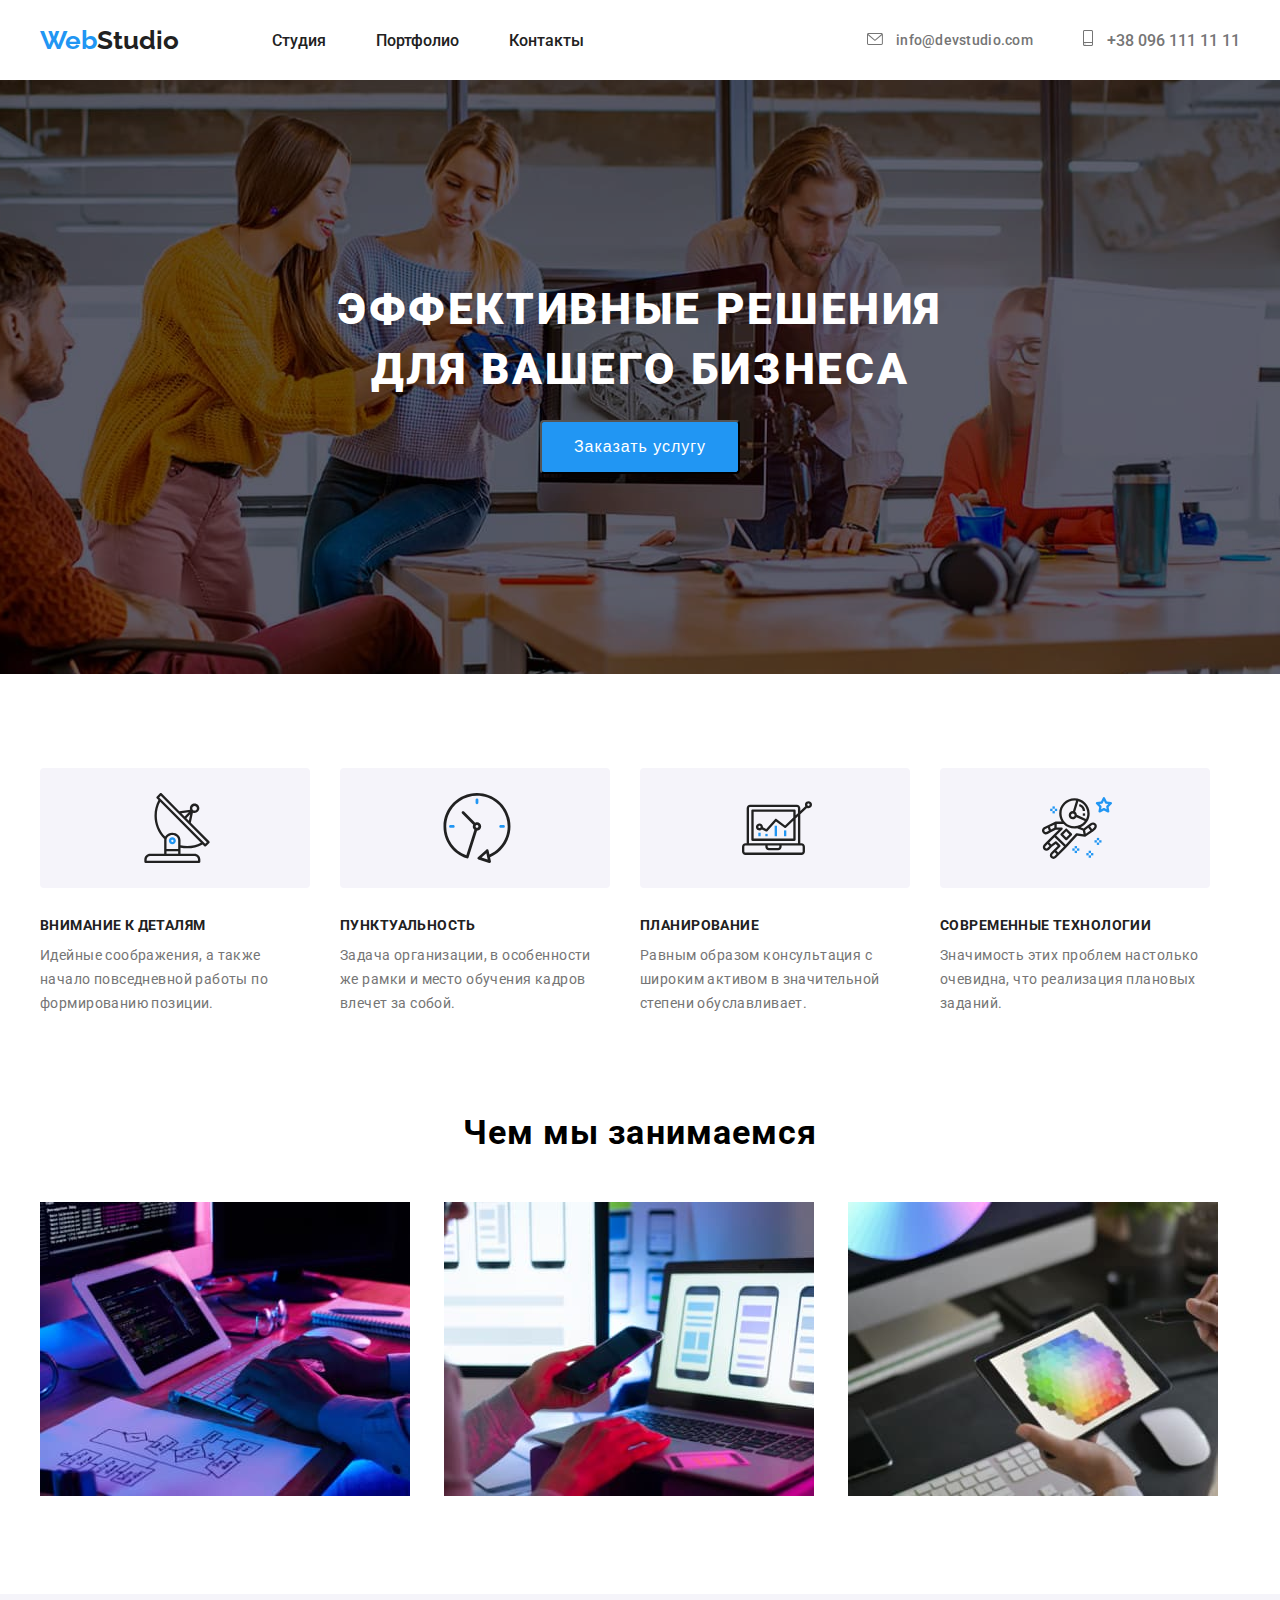
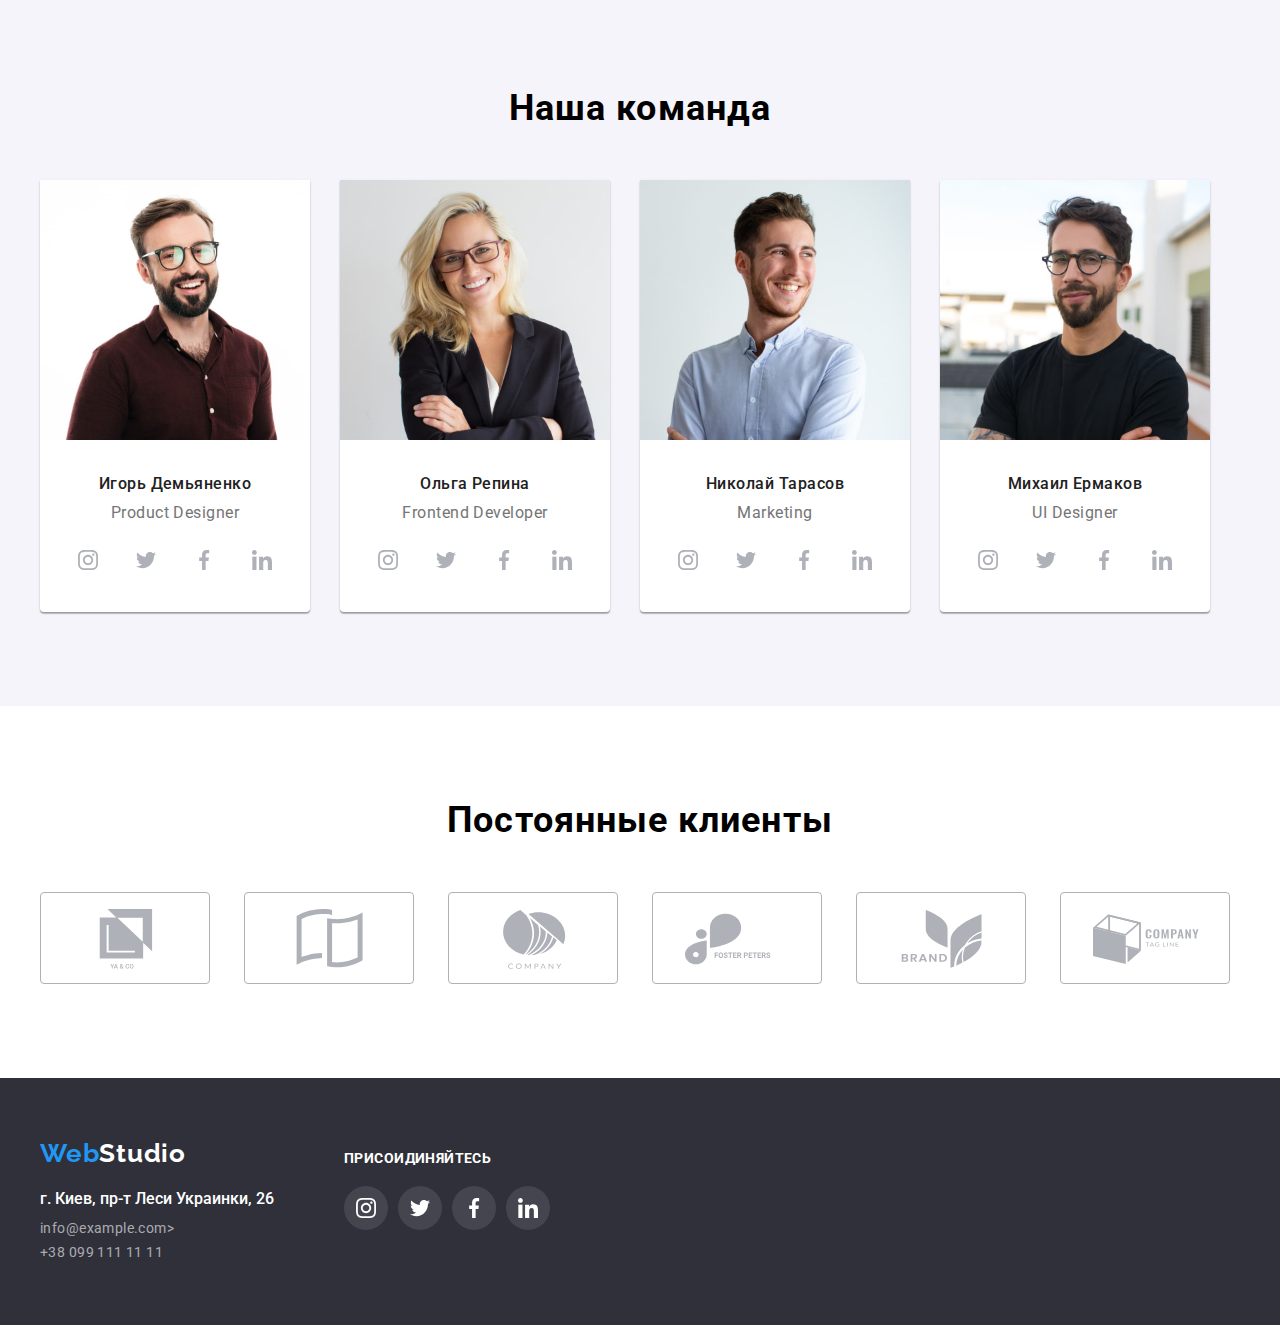
==== commit cb3070b5: "Final-lesson4" ====
--- a/index.html
+++ b/index.html
@@ -14,17 +14,31 @@
     <header class="head-line"> 
     <div class="conteiner">
       <nav class="navi">
-       <a class="logo" href=""><spawm class="logo-color">Web</spawm>Studio
+       <a class="logo" href="index.html"><spawm class="logo-color">Web</spawm>Studio
        </a>
         <ul class="site-nav">
-         <li class="item"><a href="">Студия</a></li>
-         <li class="item"><a href="">Портфолио</a></li>
-         <li class="item"><a href="">Контакты</a></li>
+         <li class="item-nav"><a class="nav-link" href="">Студия</a></li>
+         <li class="item-nav"><a class="nav-link" href="portfolio.html">Портфолио</a></li>
+         <li class="item-nav"><a class="nav-link" href="">Контакты</a></li>
         </ul>
       
         <ul class="contacts">
-          <li class="item"><a class="itemmail" href=""><span class="icon"> </span>info@devstudio.com</a></li>
-          <li class="item"><a class="itemsmart" href=""><span class="icon"> </span>+38 096 111 11 11</a></li>
+          <li class="item-cont">
+            <a class="itemmail" href="">
+                <svg class="icon-head1">
+                  <use href="./img/sprite.svg#envelope"></use>
+                </svg>
+              info@devstudio.com
+            </a>
+          </li>
+          <li class="item-cont">
+            <a class="itemsmart" href="">
+               <svg class="icon-head2">
+                  <use href="./img/sprite.svg#smartphone"></use>
+                </svg>
+             +38 096 111 11 11
+            </a>
+          </li>
          </ul>
       </nav>
     </div>
@@ -42,21 +56,41 @@
       <h2></h2>
       <section class="sec-2">
       <ul class="list">
-        <li class="item2">
-          <p>Внимание к деталям</p>
-          Идейные соображения, а также начало повседневной работы по формированию позиции.
+        <li class="li-sec2">
+          <div class="block-sec2">
+          <svg class="icon-sec2">
+            <use href="./img/sprite.svg#antenna"></use>
+          </svg>
+        </div>
+          <p class="text-sec2">Внимание к деталям</p>
+          <p class="text2-sec2">Идейные соображения, а также начало повседневной работы по формированию позиции.</p>
        </li>
-       <li class="item2">
-        <p>Пунктуальность</p>
-        Задача организации, в особенности же рамки и место обучения кадров влечет за собой.
+       <li class="li-sec2">
+        <div class="block-sec2">
+        <svg class="icon-sec2">
+          <use href="./img/sprite.svg#clock"></use>
+        </svg>
+        </div>
+        <p class="text-sec2">Пунктуальность</p>
+        <p class="text2-sec2">Задача организации, в особенности же рамки и место обучения кадров влечет за собой.</p>
        </li>
-       <li class="item2">
-        <p>Планирование</p>
-        Равным образом консультация с широким активом в значительной степени обуславливает.
+       <li class="li-sec2">
+         <div class="block-sec2">
+          <svg class="icon-sec2">
+           <use href="./img/sprite.svg#diagram"></use>
+          </svg>
+         </div>
+        <p class="text-sec2">Планирование</p>
+        <p class="text2-sec2">Равным образом консультация с широким активом в значительной степени обуславливает.</p>
        </li>
-       <li class="item2">
-        <p>Современные технологии</p>
-        Значимость этих проблем настолько очевидна, что реализация плановых заданий.
+       <li class="li-sec2">
+         <div class="block-sec2">
+        <svg class="icon-sec2">
+          <use href="./img/sprite.svg#astronaut"></use>
+        </svg>
+        </div>
+        <p class="text-sec2">Современные технологии</p>
+        <p class="text2-sec2">Значимость этих проблем настолько очевидна, что реализация плановых заданий.</p>
        </li>
       </ul>
       </section>
@@ -77,25 +111,158 @@
         Наша команда
        </h4>
         <ul class="command">
-         <li class="item">
+         <li class="person">
            <img src="./img/com-1.jpg" alt="">
            <p>Игорь Демьяненко</p>
            <p>Product Designer</p>
-         </li>
-         <li class="item">
+          <ul class="social-icon">
+            <li class="social">
+              <a  class="media-block" href="">
+               <svg class="media-icon">
+                 <use href="./img/sprite.svg#instagram"></use>
+               </svg>
+             </a>
+           </li>
+          <li class="social">
+            <a class="media-block" href="">
+              <svg class="media-icon">
+                <use href="./img/sprite.svg#twitter"></use>
+              </svg>
+            </a>
+          </li>
+          <li class="social">
+            <a class="media-block" href="">
+              <svg class="media-icon">
+                <use href="./img/sprite.svg#facebook"></use>
+              </svg>
+            </a>
+          </li>
+          <li class="social">
+            <a  class="media-block" href="">
+              <svg class="media-icon"> 
+                <use href="./img/sprite.svg#linkedin"></use>
+              </svg>
+            </a>
+          </li>
+            
+          </ul>
+         </li>
+         <li class="person">
            <img src="./img/com-2.jpg" alt="">
            <p>Ольга Репина</p>
            <p>Frontend Developer</p>
-         </li>
-         <li class="item">
+            <ul class="social-icon">
+              <ul class="social-icon">
+                <li class="social">
+                  <a class="media-block" href="">
+                    <svg class="media-icon">
+                      <use href="./img/sprite.svg#instagram"></use>
+                    </svg>
+                  </a>
+                </li>
+                <li class="social">
+                  <a class="media-block" href="">
+                    <svg class="media-icon">
+                      <use href="./img/sprite.svg#twitter"></use>
+                    </svg>
+                  </a>
+                </li>
+                <li class="social">
+                  <a  class="media-block" href="">
+                    <svg class="media-icon">
+                      <use href="./img/sprite.svg#facebook"></use>
+                    </svg>
+                  </a>
+                </li>
+                <li class="social">
+                  <a class="media-block" href="">
+                    <svg class="media-icon">
+                      <use href="./img/sprite.svg#linkedin"></use>
+                    </svg>
+                  </a>
+                </li>
+              
+              </ul>
+              </li>
+            </ul>
+         </li>
+         <li class="person">
            <img src="./img/com-3.jpg" alt="">
            <p>Николай Тарасов</p>
            <p>Marketing</p>
-         </li>
-         <li class="item">
+           <ul class="social-icon">
+            <ul class="social-icon">
+              <li class="social">
+                <a class="media-block" href="">
+                  <svg class="media-icon">
+                    <use href="./img/sprite.svg#instagram"></use>
+                  </svg>
+                </a>
+              </li>
+              <li class="social">
+                <a class="media-block" href="">
+                  <svg class="media-icon">
+                    <use href="./img/sprite.svg#twitter"></use>
+                  </svg>
+                </a>
+              </li>
+              <li class="social">
+                <a class="media-block" href="">
+                  <svg class="media-icon">
+                    <use href="./img/sprite.svg#facebook"></use>
+                  </svg>
+                </a>
+              </li>
+              <li class="social">
+                <a class="media-block" href="">
+                  <svg class="media-icon">
+                    <use href="./img/sprite.svg#linkedin"></use>
+                  </svg>
+                </a>
+              </li>
+            
+            </ul>
+            </li>
+           </ul>
+         </li>
+         <li class="person">
            <img src="./img/com-4.jpg" alt="">
            <p>Михаил Ермаков</p>
            <p>UI Designer</p>
+          <ul class="social-icon">
+            <ul class="social-icon">
+              <li class="social">
+                <a class="media-block" href="">
+                  <svg class="media-icon">
+                    <use href="./img/sprite.svg#instagram"></use>
+                  </svg>
+                </a>
+              </li>
+              <li class="social">
+                <a class="media-block" href="">
+                  <svg class="media-icon">
+                    <use href="./img/sprite.svg#twitter"></use>
+                  </svg>
+                </a>
+              </li>
+              <li class="social">
+                <a class="media-block" href="">
+                  <svg class="media-icon">
+                    <use href="./img/sprite.svg#facebook"></use>
+                  </svg>
+                </a>
+              </li>
+              <li class="social">
+                <a class="media-block" href="">
+                  <svg class="media-icon">
+                    <use href="./img/sprite.svg#linkedin"></use>
+                  </svg>
+                </a>
+              </li>
+            
+            </ul>
+            </li>
+          </ul>
          </li>
         </ul>
      </div>  
@@ -104,23 +271,93 @@
       <div class="conteiner">
         <h5>Постоянные клиенты</h5>
           <ul class="listpartner">
-              <li class="item-partner"><a href=""></a></li>
-              <li class="item-partner"><a href=""></a></li>
-              <li class="item-partner"><a href=""></a></li>
-              <li class="item-partner"><a href=""></a></li>
-              <li class="item-partner"><a href=""></a></li>
-              <li class="item-partner"><a href=""></a></li>
+              <li class="item-partner">
+                <a class="partner-link" href="">
+                  <svg class="partner-icon">
+                    <use href="./img/sprite.svg#partn1"></use>
+                  </svg>
+                </a>
+              </li>
+              <li class="item-partner">
+                <a class="partner-link" href="">
+                  <svg class="partner-icon">
+                    <use href="./img/sprite.svg#partn2"></use>
+                  </svg>
+                </a>
+              </li>
+              <li class="item-partner">
+                <a class="partner-link" href="">
+                  <svg class="partner-icon">
+                    <use href="./img/sprite.svg#partn3"></use>
+                  </svg>
+                </a>
+              </li>
+              <li class="item-partner">
+                <a class="partner-link" href="">
+                  <svg class="partner-icon">
+                    <use href="./img/sprite.svg#partn4"></use>
+                  </svg>
+                </a>
+              </li>
+              <li class="item-partner">
+                <a class="partner-link" href="">
+                  <svg class="partner-icon">
+                    <use href="./img/sprite.svg#partn5"></use>
+                  </svg>
+                </a>
+              </li>
+              <li class="item-partner">
+                <a class="partner-link" href="">
+                  <svg class="partner-icon">
+                    <use href="./img/sprite.svg#partn6"></use>
+                  </svg>
+                </a>
+              </li>
           </ul>
       </div>
     </section>
     <footer>
-     <div class="conteiner">     
-       <ul class="footer-text">
-         <li><a class="footer-link" href=""><spawm class="footer-logo">Web</spawm>Studio</a></li>
+     <div class="conteiner"> 
+       <div class="footer-block">   
+        <ul class="footer-text">
+         <li class ="logo-footer"><a class="footer-link1" href="index.html"><spawm class="footer-logo">Web</spawm>Studio</a></li>
          <li class="adress-foot">г. Киев, пр-т Леси Украинки, 26</li>
-         <li><a href="">info@example.com></a></li>
-         <li><a href="">+38 099 111 11 11</a></li>
+         <li><a class="footer-info" href="">info@example.com></a></li>
+         <li><a class="footer-info" href="">+38 099 111 11 11</a></li>
        </ul>
+        <div class="invite"><p class="text-footer">ПРИСОИДИНЯЙТЕСЬ</p>
+       <ul class="soc-footer">
+          <li class="soc-item">
+            <a class="footer-link" href="">
+              <svg class="footer-icon">
+               <use href="./img/sprite.svg#instagram"></use>
+              </svg>
+           </a>
+         </li>
+          <li class="soc-item">
+            <a class="footer-link" href="">
+              <svg class="footer-icon">
+                <use href="./img/sprite.svg#twitter"></use>
+              </svg>
+            </a>
+          </li>
+          <li class="soc-item">
+            <a class="footer-link" href="">
+              <svg class="footer-icon">
+                <use href="./img/sprite.svg#facebook"></use>
+              </svg>
+            </a>
+          </li>
+          <li class="soc-item">
+            <a  class="footer-link" href="">
+              <svg class="footer-icon">
+                <use href="./img/sprite.svg#linkedin"></use>
+              </svg>
+            </a>
+          </li>
+       </ul>
+       </div>
+      </div>
       </div>
     </footer>
   </body>
--- a/css/style.css
+++ b/css/style.css
@@ -4,6 +4,7 @@
 h3,
 h4,
 h5,
+h6,
 p,
 ul,
 ol,
@@ -52,6 +53,11 @@
   padding-top: 25px;
   padding-bottom: 25px;
 }
+.logo:hover,
+.logo:focus {
+  color: #2196f3;
+  outline: none;
+}
 .logo-color {
   color: #2196f3;
 }
@@ -65,9 +71,10 @@
   font-size: 14px;
   line-height: 1.17;
 }
-.menu a:hover,
-:focus {
-  color: #2196f3;
+.nav-link:hover,
+.nav-link:focus {
+  color: #2196f3;
+  outline: none;
 }
 .contacts {
   display: inline-flex;
@@ -75,7 +82,10 @@
 .contacts li {
   list-style-type: none;
 }
-.contacts a {
+.itemsmart {
+  color: #757575;
+}
+.itemmail {
   color: #757575;
   margin-right: 50px;
   font-size: 14px;
@@ -83,36 +93,41 @@
   line-height: 1.14;
   letter-spacing: 0.02em;
 }
+
+.icon-head1 {
+  width: 16px;
+  height: 12px;
+  fill: #757575;
+  margin-right: 10px;
+}
+
+.icon-head2 {
+  width: 10px;
+  height: 16px;
+  fill: #757575;
+  margin-right: 10px;
+}
+
 .contacts .item:last-child {
   margin-right: 0;
 }
 
-.itemmail .icon {
-  display: inline-flex;
-  background-size: contain;
-  content: '';
-  height: 12px;
-  width: 16px;
-  margin-right: 10px;
-  background-image: url('../img/SVG/envelope.svg');
-  background-repeat: no-repeat;
-  background-position: center;
-}
-.itemsmart .icon {
-  display: inline-flex;
-  background-size: contain;
-  content: '';
-  height: 16px;
-  width: 10px;
-  margin-right: 10px;
-  background-image: url('../img/SVG/smartphone.svg');
-  background-repeat: no-repeat;
-  background-position: center;
-}
-
-.contacts a:hover,
-:focus {
-  color: #2196f3;
+.itemmail:hover,
+.itemmail:focus,
+.itemmail:hover .icon-head1,
+.itemmail:focus .icon-head1 {
+  color: #2196f3;
+  fill: #2196f3;
+  outline: none;
+}
+
+.itemsmart:hover,
+.itemsmart:focus,
+.itemsmart:hover .icon-head2,
+.itemsmart:focus .icon-head2 {
+  color: #2196f3;
+  fill: #2196f3;
+  outline: none;
 }
 
 .bord {
@@ -160,60 +175,57 @@
   display: none;
   text-align: center;
 }
-.sec-2 {
-  margin-bottom: 94px;
-}
 .list {
   display: flex;
   list-style-type: none;
+  width: 1170px;
+  height: 251px;
+  margin-bottom: 94px;
 }
 .item2:last-child {
   margin-right: 0px;
 }
 
-.item2::before {
-  display: block;
-  content: '';
+.li-sec2 {
+  width: 270px;
+  height: 251px;
+  margin-right: 30px;
+}
+
+.photos li {
+  display: inline-block;
+  margin-right: 30px;
+}
+
+.block-sec2 {
+  width: 270px;
   height: 120px;
   background-color: #f5f4fa;
   border-radius: 4px;
-  background-repeat: no-repeat;
-  background-position: center;
   margin-bottom: 30px;
 }
-.item2:nth-child(1):before {
-  background-image: url('../img/SVG/antenna\ 1.svg');
-}
-.item2:nth-child(2):before {
-  background-image: url('../img/SVG//clock\ 1.svg');
-}
-.item2:nth-child(3):before {
-  background-image: url('../img/SVG/diagram\ 1.svg');
-}
-.item2:nth-child(4):before {
-  background-image: url('../img/SVG/astronaut\ 1.svg');
-}
-.photos li {
-  display: inline-block;
-  margin-right: 30px;
-}
-
-.list li {
-  color: #757575;
-  font-weight: 400;
-  font-size: 14px;
-  line-height: 1.71;
-  margin-right: 30px;
-  width: 270px;
-  letter-spacing: 0.03em;
-}
-.list p {
+.icon-sec2 {
+  width: 70px;
+  height: 70px;
+  margin-left: 102px;
+  margin-top: 25px;
+}
+.text-sec2 {
   color: #212121;
   font-weight: 700;
   font-size: 14px;
   line-height: 1.14;
   text-transform: uppercase;
   margin-bottom: 10px;
+  letter-spacing: 0.03em;
+}
+.text2-sec2 {
+  color: #757575;
+  font-style: normal;
+  font-weight: normal;
+  font-size: 14px;
+  line-height: 1.71;
+  letter-spacing: 0.03em;
 }
 h3 {
   text-align: center;
@@ -238,7 +250,7 @@
 .sec-3 {
   margin-bottom: 94px;
 }
-.command li {
+.person {
   display: inline-block;
   margin-right: 26px;
   background-color: white;
@@ -247,17 +259,29 @@
   border-radius: 0px 0px 4px 4px;
 }
 
-.command .item:after {
-  display: block;
-  content: '';
+.social {
+  display: inline-block;
+  margin-right: 10px;
+}
+.social:last-child {
+  margin-right: 0px;
+}
+.media-block {
+  display: block;
+  border-radius: 50%;
+  width: 44px;
   height: 44px;
-  border-radius: 4px;
-  background-position: 49px, 98px, 157px, 206px;
-  background-image: url('../img/SVG/instagram\ 2.svg'), url('../img/SVG/twitter\ 1.svg'),
-    url('../img/SVG/facebook\ 1.svg'), url('../img/SVG/linkedin\ 1.svg');
-  background-repeat: no-repeat;
-  margin-bottom: 30px;
-  margin-right: 10px;
+}
+.media-icon {
+  margin-top: 12px;
+}
+.media-block:hover,
+.media-block:focus,
+.media-block:hover .media-icon,
+.media-block:focus .media-icon {
+  background-color: #2196f3;
+  fill: white;
+  outline: none;
 }
 .sec-4 {
   padding-top: 94px;
@@ -289,6 +313,15 @@
 .command img {
   height: 260px;
 }
+.social-icon {
+  text-align: center;
+  margin-bottom: 30px;
+}
+.media-icon {
+  width: 20px;
+  height: 20px;
+  fill: #afb1b8;
+}
 
 h5 {
   text-align: center;
@@ -299,80 +332,116 @@
   padding-top: 94px;
   margin-bottom: 50px;
 }
-
-.listpartner li {
+.listpartner {
+  margin-bottom: 94px;
+}
+.item-partner {
   display: inline-flex;
+  margin-right: 30px;
+}
+.item-partner:last-child {
+  margin-right: 0;
+}
+
+.partner-icon {
+  height: 60px;
+  width: 106px;
+  padding-left: 32px;
+  padding-top: 16px;
+  fill: #afb1b8;
+}
+.partner-link {
   width: 170px;
   height: 92px;
   border: 1px solid #afb1b8;
   box-sizing: border-box;
   border-radius: 4px;
-  margin-right: 30px;
-  margin-bottom: 94px;
-}
-.item-partner:last-child {
-  margin-right: 0;
-}
-
-.item-partner {
-  content: '';
-  height: 92px;
-  width: 170px;
-  display: block;
-  background-position: center;
-  background-repeat: no-repeat;
-}
-.item-partner:nth-child(1) {
-  background-image: url('../img/svgpartn/partn1.svg');
-}
-.item-partner:nth-child(2) {
-  background-image: url('../img/svgpartn/partn2.svg');
-}
-.item-partner:nth-child(3) {
-  background-image: url('../img/svgpartn/partn3.svg');
-}
-.item-partner:nth-child(4) {
-  background-image: url('../img/svgpartn/partn4.svg');
-}
-.item-partner:nth-child(5) {
-  background-image: url('../img/svgpartn/partn5.svg');
-}
-.item-partner:nth-child(6) {
-  background-image: url('../img/svgpartn/partn6.svg');
-}
-.list footer {
+}
+.partner-link:hover,
+.partner-link:focus,
+.partner-link:hover .partner-icon,
+.partner-link:focus .partner-icon {
+  fill: #2196f3;
+  border-color: #2196f3;
+  outline: none;
+}
+footer {
   background-color: #2f303a;
+}
+.footer-block {
+  display: flex;
+}
+.footer-text {
+  display: block;
+  padding-top: 60px;
+  padding-bottom: 60px;
+}
+.adress-foot {
+  margin-bottom: 9px;
+}
+.invite {
+  display: block;
+  padding-top: 72px;
+  padding-left: 70px;
+}
+.soc-footer {
+  display: inline-flex;
+}
+.soc-item {
+  list-style-type: none;
+  margin-right: 10px;
+}
+.footer-text li {
+  list-style-type: none;
+}
+.footer-link1 {
+  font-family: 'Raleway';
+  font-style: normal;
+  font-weight: bold;
+  font-size: 26px;
+  line-height: 1.19;
+  letter-spacing: 0.03em;
+  color: white;
+}
+.logo-footer {
+  margin-bottom: 20px;
+}
+.text-footer {
+  color: white;
+  font-style: normal;
+  font-weight: bold;
+  font-size: 14px;
+  line-height: 1.16;
+  letter-spacing: 0.03em;
+  text-transform: uppercase;
+  margin-bottom: 20px;
+}
+.footer-info {
   color: rgba(255, 255, 255, 0.6);
   font-weight: normal;
   font-size: 14px;
   line-height: 1.71;
-}
-footer {
-  background-color: #2f303a;
-}
-ul.footer-text {
-  padding-top: 60px;
-  padding-bottom: 60px;
-}
-.adress-foot {
-  margin-top: 20px;
-}
-.footer-text li {
-  list-style-type: none;
-  margin-top: 9px;
-}
-footer a {
-  color: rgba(255, 255, 255, 0.6);
-  font-weight: normal;
-  font-size: 14px;
-  line-height: 1.71;
-  letter-spacing: 0.03em;
-}
-a.footer-link {
-  color: white;
-  font-size: 26px;
-  line-height: 1.19;
-  font-weight: bold;
+  letter-spacing: 0.03em;
+}
+.footer-icon {
+  fill: white;
+  width: 20px;
+  height: 20px;
+  margin-top: 12px;
+  margin-left: 12px;
+}
+.footer-link {
+  display: block;
+  border-radius: 50%;
+  width: 44px;
+  height: 44px;
+  background-color: rgba(255, 255, 255, 0.1);
+}
+
+.footer-link:hover,
+.footer-link:focus {
+  background-color: #2196f3;
+  outline: none;
 }
 .footer-logo {
   color: #2196f3;
@@ -385,3 +454,83 @@
 :focus {
   color: #2196f3;
 }
+.sec2-pfolio {
+  text-align: center;
+  margin-bottom: 61px;
+}
+.menu-pfolio {
+  display: inline-flex;
+  list-style-type: none;
+  font-family: 'Roboto';
+  font-style: normal;
+  font-weight: 500;
+  font-size: 16px;
+  line-height: 1.62;
+  text-align: center;
+  letter-spacing: 0.03em;
+  color: #212121;
+  height: 54px;
+  margin-bottom: 34px;
+}
+.navlink-pfolio {
+  margin-right: 8px;
+  padding: 6px 22px 6px 22px;
+  background: #f5f4fa;
+  border-radius: 4px;
+}
+.navilink-pfolio:last-child {
+  margin-right: 0;
+}
+.navlink-pfolio:hover,
+.navlink-pfolio:focus {
+  background-color: #2196f3;
+  color: white;
+  box-shadow: 0px 3px 1px rgba(0, 0, 0, 0.1), 0px 1px 2px rgba(0, 0, 0, 0.08),
+    0px 2px 2px rgba(0, 0, 0, 0.12);
+}
+.content-block-pfolio {
+  display: inline-table;
+  text-align: left;
+  height: 404px;
+  width: 370px;
+  margin-right: 30px;
+  margin-bottom: 30px;
+}
+
+.content-link-pfolio {
+  display: block;
+  width: 370px;
+  height: 404px;
+  border: 1px solid #eeeeee;
+  box-sizing: border-box;
+  box-shadow: 0px 1px 1px rgba(0, 0, 0, 0.12), 0px 4px 4px rgba(0, 0, 0, 0.06),
+    1px 4px 6px rgba(0, 0, 0, 0.16);
+}
+
+.content-block-pfolio:nth-child(3n) {
+  margin-right: 0;
+}
+.line-table:nth-child(3n) {
+  margin-bottom: 0;
+}
+.content-text {
+  padding: 20px 24px 20px 24px;
+}
+.content-text1-pfolio {
+  font-family: 'Roboto';
+  font-style: normal;
+  font-weight: bold;
+  font-size: 18px;
+  line-height: 2;
+  letter-spacing: 0.06em;
+  color: #212121;
+}
+.content-text2-pfolio {
+  font-family: 'Roboto';
+  font-style: normal;
+  font-weight: normal;
+  font-size: 16px;
+  line-height: 1.9;
+  letter-spacing: 0.03em;
+  color: #757575;
+}
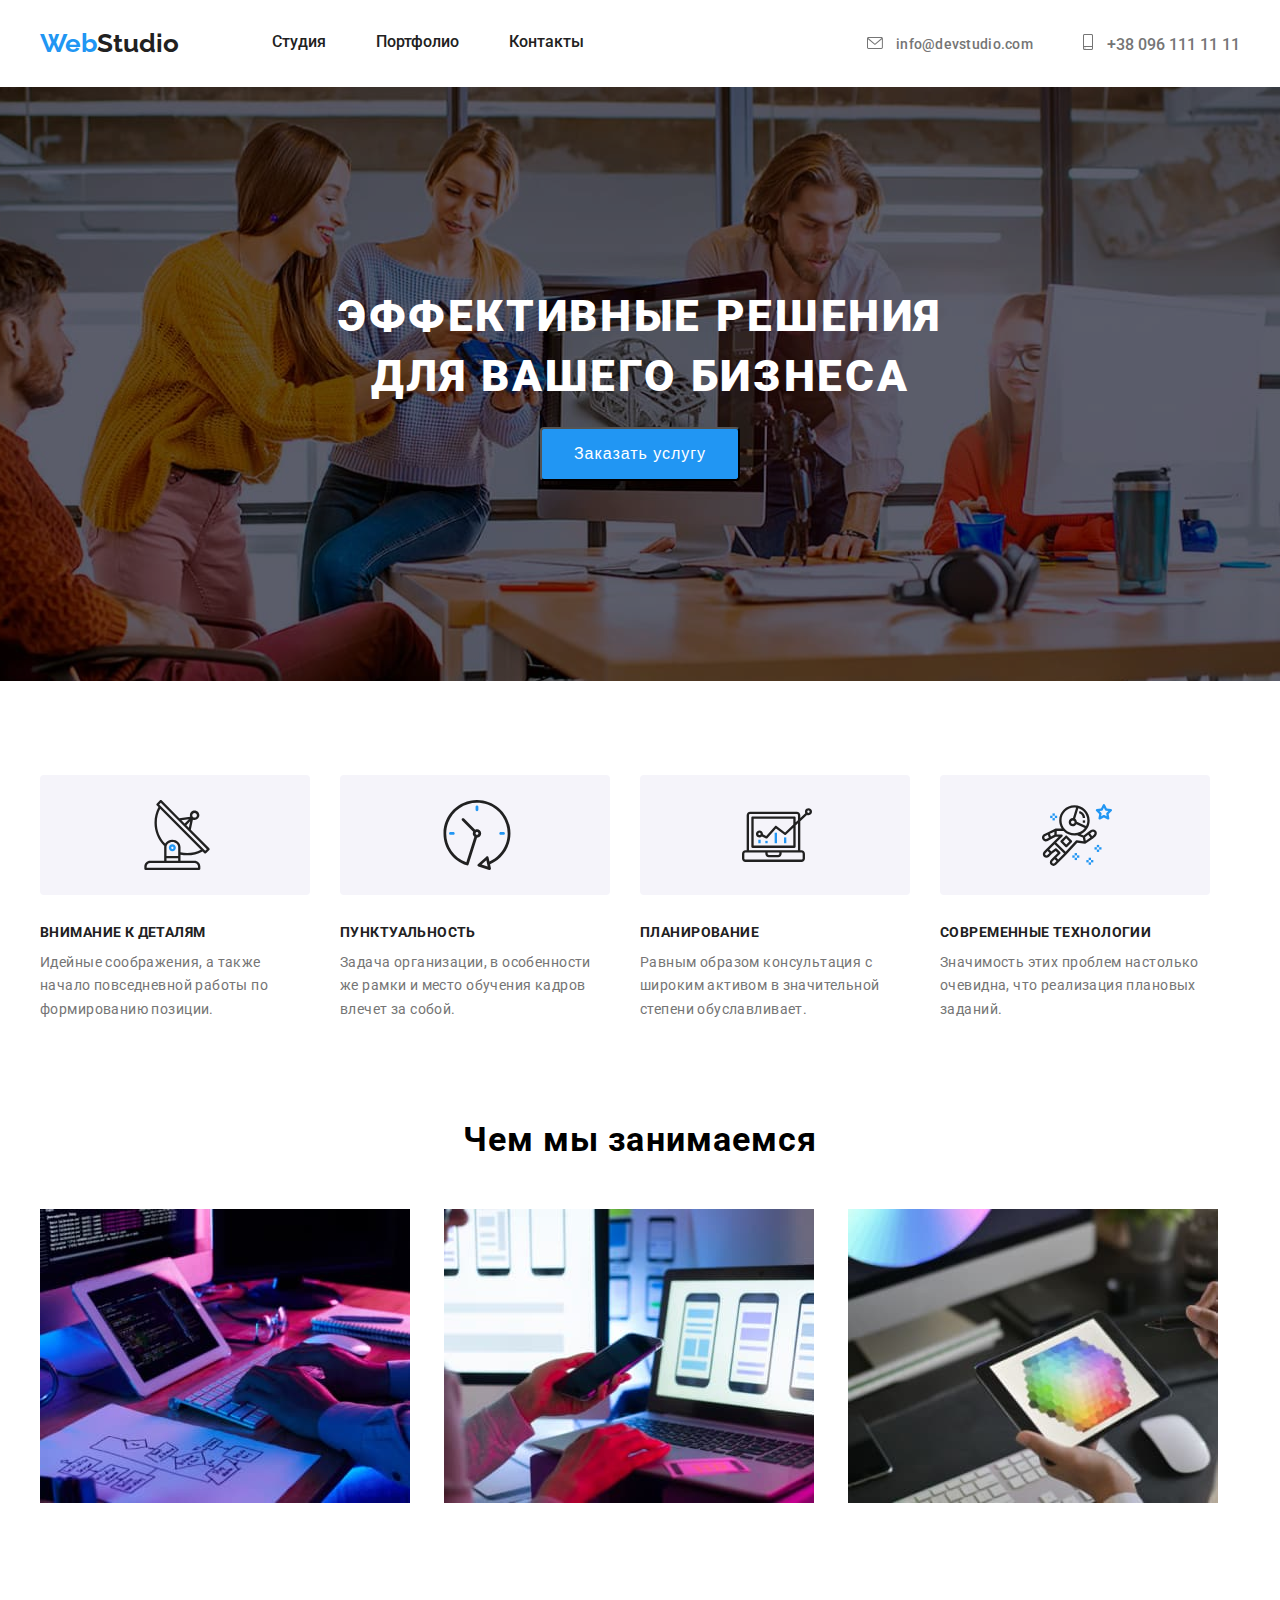
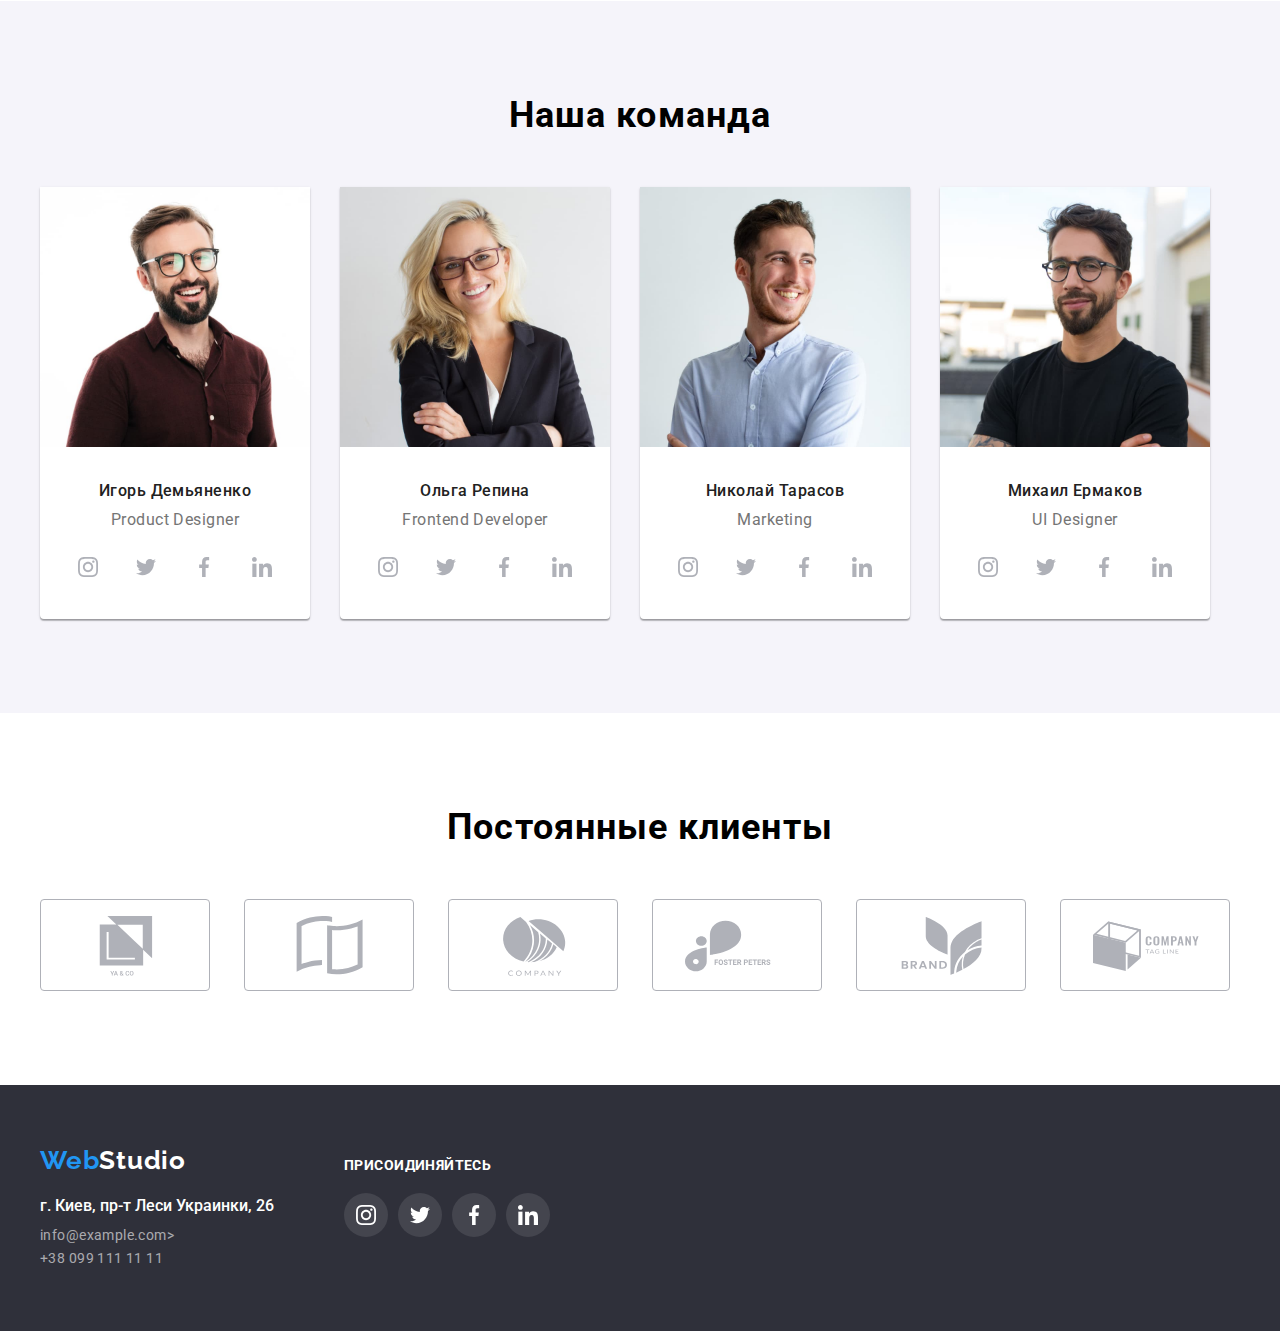
==== commit 959f2b69: "version 5.1" ====
--- a/index.html
+++ b/index.html
@@ -11,15 +11,15 @@
    
   </head>
   <body>
-    <header class="head-line"> 
+    <header class="head-line1"> 
     <div class="conteiner">
       <nav class="navi">
        <a class="logo" href="index.html"><spawm class="logo-color">Web</spawm>Studio
        </a>
         <ul class="site-nav">
-         <li class="item-nav"><a class="nav-link" href="">Студия</a></li>
+         <li class="item-nav"><a class="nav-link" href="index.html">Студия</a></li>
          <li class="item-nav"><a class="nav-link" href="portfolio.html">Портфолио</a></li>
-         <li class="item-nav"><a class="nav-link" href="">Контакты</a></li>
+         <li class="item-nav"><a class="nav-link" href="contacts.html">Контакты</a></li>
         </ul>
       
         <ul class="contacts">
@@ -49,9 +49,23 @@
         <h1>
           <p clas="main-text">Эффективные решения <br> для вашего бизнеса</p>
         </h1>
-        <button class="button1" href=""><p>Заказать услугу</p></button>
-        </div>
-      </section>
+        <button class="button1" data-modal-open>Заказать услугу</button>
+
+        <div class="backdrop is-hidden" data-modal>
+          <div class="modal">
+           <p>
+          
+           </p>
+           <button class="button-close" data-modal-close>
+            <svg class="close-block">
+              <use href="./img/sprite.svg#icon-close"></use>
+            </svg>
+           </button>
+          </div>
+         </div>
+      </div>
+    </section>
+
     <div class="conteiner">
       <h2></h2>
       <section class="sec-2">
@@ -316,7 +330,7 @@
           </ul>
       </div>
     </section>
-    <footer>
+    <footer class="footer-down">
      <div class="conteiner"> 
        <div class="footer-block">   
         <ul class="footer-text">
@@ -360,5 +374,7 @@
       </div>
       </div>
     </footer>
+    <script src="/NEW-BASIC/js/script.js"></script>
+    <script src="/NEW-BASIC/js/modal.js"></script>
   </body>
 </html>
--- a/css/style.css
+++ b/css/style.css
@@ -27,20 +27,22 @@
 a {
   text-decoration: none;
 }
+
 header a {
   color: #212121;
 }
 .site-nav {
   display: flex;
+  margin-top: 32px;
 }
 ul.site-nav {
   margin-right: auto;
 }
-.site-nav li {
+.item-nav {
   list-style-type: none;
   margin-right: 50px;
 }
-.site-nav .item:last-child {
+.item-nav:last-child {
   margin-right: 0;
 }
 
@@ -50,8 +52,8 @@
   font-size: 26px;
   line-height: 1.17;
   margin-right: 93px;
-  padding-top: 25px;
-  padding-bottom: 25px;
+  margin-top: 25px;
+  margin-bottom: 25px;
 }
 .logo:hover,
 .logo:focus {
@@ -71,10 +73,29 @@
   font-size: 14px;
   line-height: 1.17;
 }
+.nav-link {
+  padding-bottom: 26px;
+}
 .nav-link:hover,
 .nav-link:focus {
   color: #2196f3;
   outline: none;
+}
+.nav-link::after {
+  content: '';
+  display: block;
+  width: 100%;
+  height: 4px;
+  background-color: #2196f3;
+  border-radius: 2px;
+  display: block;
+  opacity: 0;
+  transition: opacity 250ms cubic-bezier(0.4, 0, 0.2, 1);
+  margin-top: 32px;
+}
+
+.nav-link:hover:after {
+  opacity: 1;
 }
 .contacts {
   display: inline-flex;
@@ -139,7 +160,6 @@
   margin-left: auto;
   margin-right: auto;
   padding-bottom: 200px;
-  margin-bottom: 94px;
   background-image: url('../img/Hero.jpg');
   background-position: center;
 }
@@ -170,6 +190,7 @@
   font-size: 16px;
   line-height: 1.87;
   letter-spacing: 0.06em;
+  cursor: pointer;
 }
 h2 {
   display: none;
@@ -180,12 +201,13 @@
   list-style-type: none;
   width: 1170px;
   height: 251px;
-  margin-bottom: 94px;
 }
 .item2:last-child {
   margin-right: 0px;
 }
-
+.sec-2 {
+  padding-top: 94px;
+}
 .li-sec2 {
   width: 270px;
   height: 251px;
@@ -248,7 +270,8 @@
   letter-spacing: 0.03em;
 }
 .sec-3 {
-  margin-bottom: 94px;
+  padding-top: 94px;
+  padding-bottom: 94px;
 }
 .person {
   display: inline-block;
@@ -329,11 +352,7 @@
   font-size: 36px;
   line-height: 1.16;
   letter-spacing: 0.03em;
-  padding-top: 94px;
   margin-bottom: 50px;
-}
-.listpartner {
-  margin-bottom: 94px;
 }
 .item-partner {
   display: inline-flex;
@@ -365,6 +384,10 @@
   border-color: #2196f3;
   outline: none;
 }
+.sec-5 {
+  padding-bottom: 94px;
+  padding-top: 94px;
+}
 footer {
   background-color: #2f303a;
 }
@@ -373,16 +396,16 @@
 }
 .footer-text {
   display: block;
-  padding-top: 60px;
-  padding-bottom: 60px;
+  margin-top: 60px;
+  margin-bottom: 60px;
 }
 .adress-foot {
   margin-bottom: 9px;
 }
 .invite {
   display: block;
-  padding-top: 72px;
-  padding-left: 70px;
+  margin-top: 72px;
+  margin-left: 70px;
 }
 .soc-footer {
   display: inline-flex;
@@ -450,13 +473,18 @@
 .adress-foot {
   color: white;
 }
-footer a:hover,
-:focus {
+
+.footer-info:hover,
+.footer-info:focus {
   color: #2196f3;
 }
+.head-line2 {
+  border-bottom: 1px solid #ececec;
+}
 .sec2-pfolio {
   text-align: center;
-  margin-bottom: 61px;
+  padding-bottom: 61px;
+  padding-top: 94px;
 }
 .menu-pfolio {
   display: inline-flex;
@@ -473,10 +501,14 @@
   margin-bottom: 34px;
 }
 .navlink-pfolio {
+  color: #212121;
   margin-right: 8px;
   padding: 6px 22px 6px 22px;
   background: #f5f4fa;
   border-radius: 4px;
+}
+.navlink-pfolio.test {
+  background-color: red;
 }
 .navilink-pfolio:last-child {
   margin-right: 0;
@@ -488,7 +520,10 @@
   box-shadow: 0px 3px 1px rgba(0, 0, 0, 0.1), 0px 1px 2px rgba(0, 0, 0, 0.08),
     0px 2px 2px rgba(0, 0, 0, 0.12);
 }
-.content-block-pfolio {
+tbody {
+  display: flex;
+}
+.table_block {
   display: inline-table;
   text-align: left;
   height: 404px;
@@ -506,20 +541,48 @@
   box-shadow: 0px 1px 1px rgba(0, 0, 0, 0.12), 0px 4px 4px rgba(0, 0, 0, 0.06),
     1px 4px 6px rgba(0, 0, 0, 0.16);
 }
-
-.content-block-pfolio:nth-child(3n) {
-  margin-right: 0;
-}
+.slide-block {
+  display: block;
+  position: relative;
+  width: 100%;
+  height: 294px;
+  overflow: hidden;
+}
+.content-link-pfolio:hover .content-slide {
+  opacity: 1;
+  transform: translateY(-297px);
+  transition: transform 250ms cubic-bezier(0.4, 0, 0.2, 1);
+}
+.content-slide {
+  background-color: rgba(33, 150, 243, 0.9);
+  opacity: 1;
+  width: 370px;
+  height: 294px;
+  position: absolute;
+}
+
+.text-slide {
+  color: rgba(255, 255, 255, 1);
+  font-weight: 400;
+  font-size: 18px;
+  line-height: 1.55;
+  text-align: left;
+  letter-spacing: 0.03em;
+  font-family: 'Roboto';
+  padding: 63px 24px 63px 24px;
+}
+
 .line-table:nth-child(3n) {
   margin-bottom: 0;
 }
 .content-text {
   padding: 20px 24px 20px 24px;
+  list-style-type: none;
 }
 .content-text1-pfolio {
   font-family: 'Roboto';
   font-style: normal;
-  font-weight: bold;
+  font-weight: 700;
   font-size: 18px;
   line-height: 2;
   letter-spacing: 0.06em;
@@ -534,3 +597,33 @@
   letter-spacing: 0.03em;
   color: #757575;
 }
+
+.backdrop {
+  visibility: visible;
+  background-color: #ffffff;
+  position: fixed;
+  left: 50%;
+  top: 50%;
+  transform: translate(-50%, -50%);
+  width: 528px;
+  height: 581px;
+  box-shadow: 0px 4px 4px rgba(0, 0, 0, 0.25), 0px 1px 1px rgba(0, 0, 0, 0.14),
+    0px 2px 1px rgba(0, 0, 0, 0.2);
+  border-radius: 4px;
+}
+.backdrop.is-hidden {
+  visibility: hidden;
+}
+.button-close {
+  position: fixed;
+  right: 0px;
+  margin-top: 8px;
+  margin-right: 8px;
+  background-color: white;
+  width: 30px;
+  height: 30px;
+  border-radius: 50%;
+  border: 1px solid rgba(0, 0, 0, 0.1);
+  display: flex;
+  align-items: center;
+}
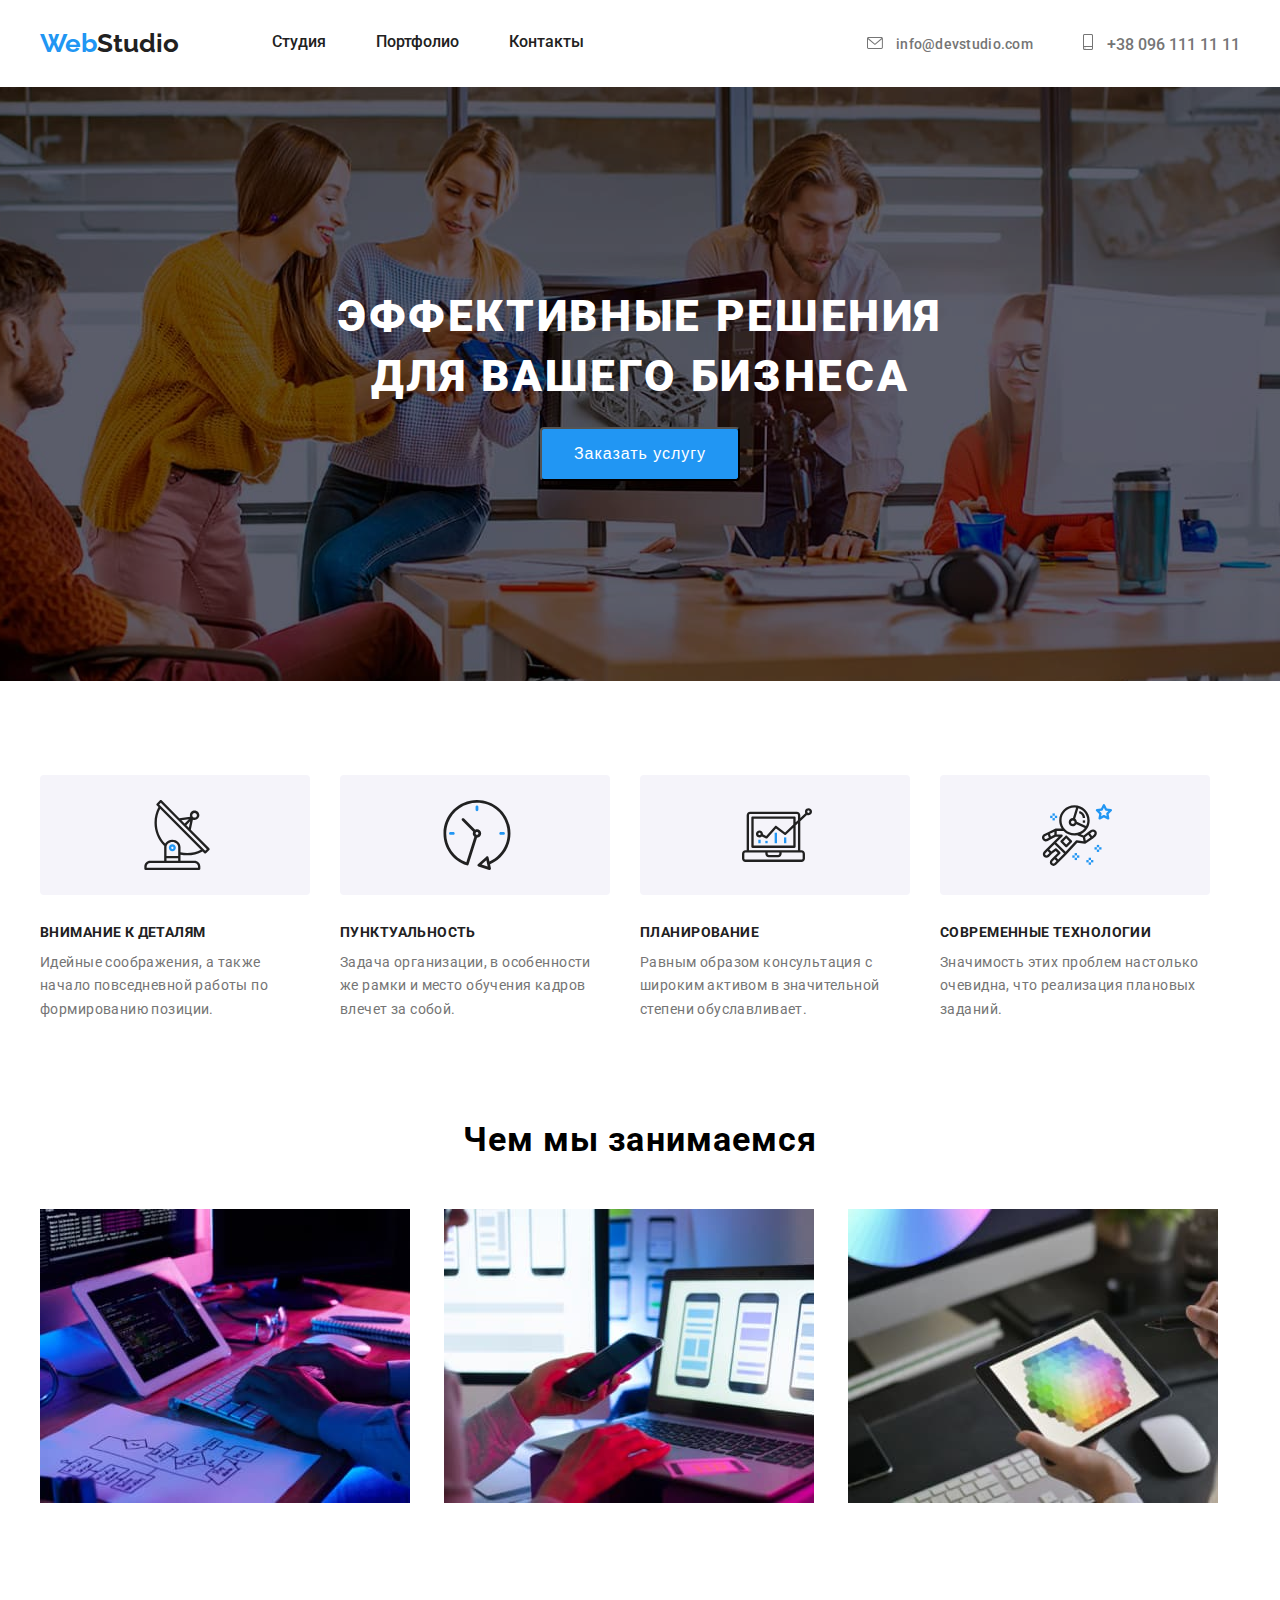
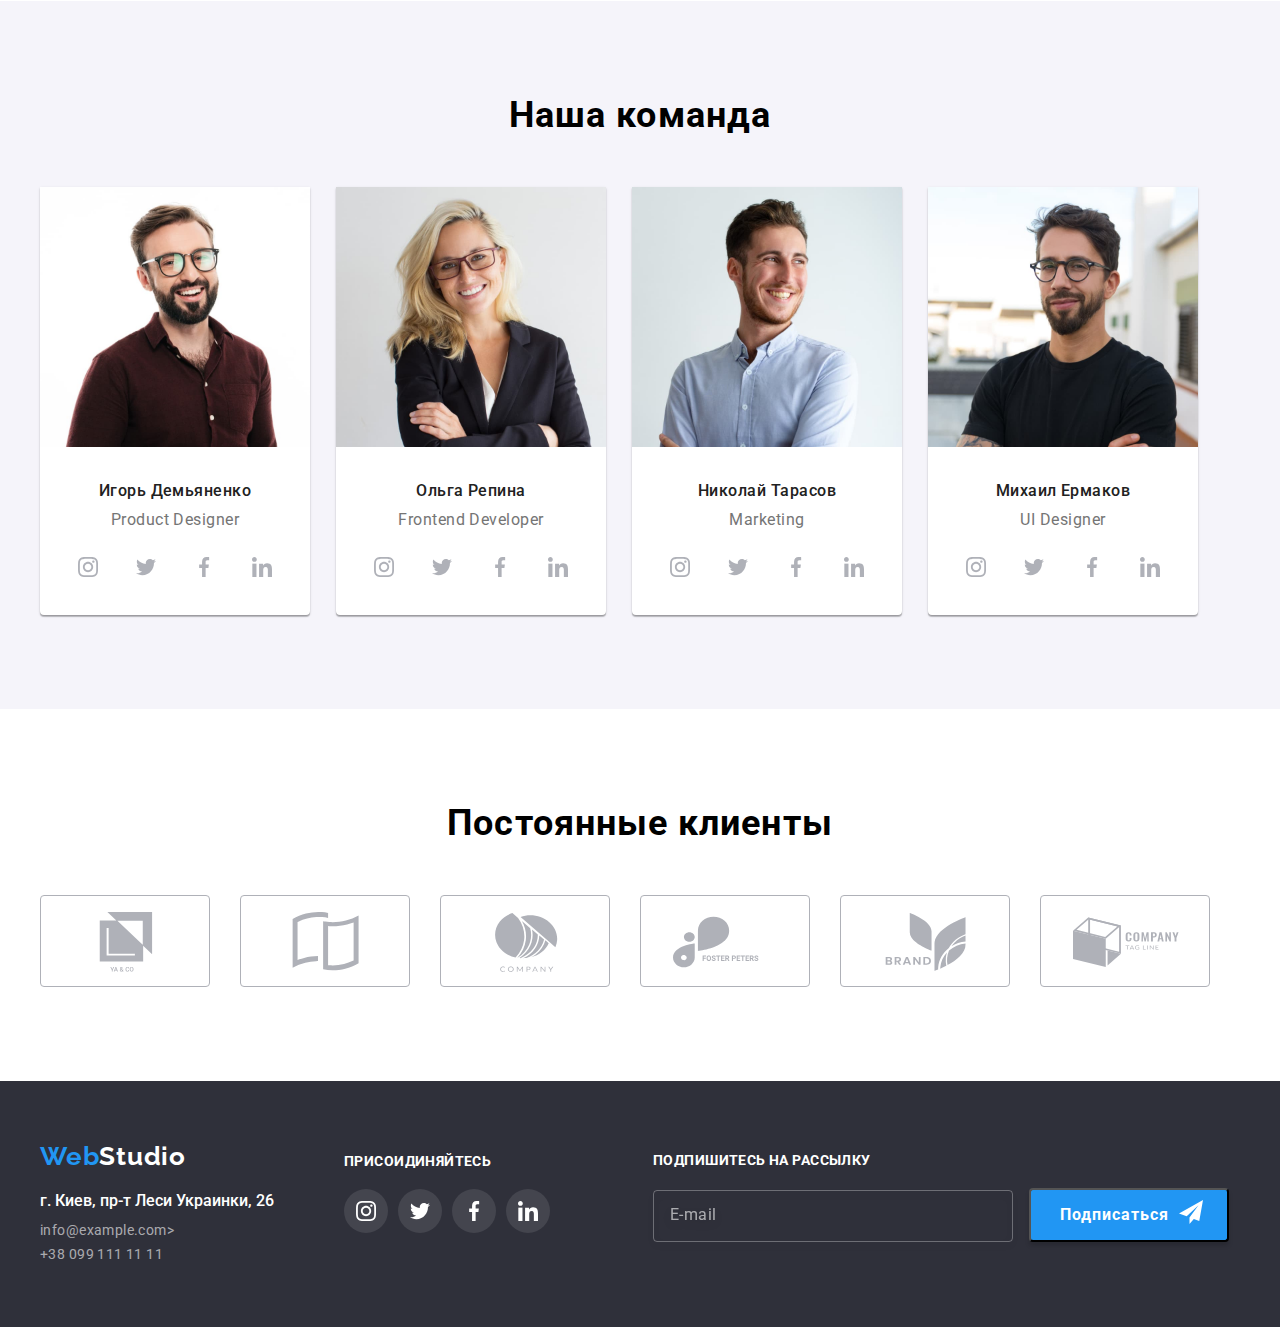
==== commit 5fb5259c: "7.11" ====
--- a/index.html
+++ b/index.html
@@ -53,14 +53,52 @@
 
         <div class="backdrop is-hidden" data-modal>
           <div class="modal">
-           <p>
-          
-           </p>
-           <button class="button-close" data-modal-close>
-            <svg class="close-block">
-              <use href="./img/sprite.svg#icon-close"></use>
-            </svg>
-           </button>
+            <button class="button-close" data-modal-close>
+              <svg class="close-block">
+                <use href="./img/sprite.svg#icon-close"></use>
+              </svg>
+            </button>
+            <div class="modal-conteiner">
+              <p class="modal-text">
+                 Оставьте свои данные, мы вам перезвоним
+              </p>
+              <div class="form-field">
+                
+                <label for="name" class="form-lable" >Имя</label>
+                <br>
+                <input type="text" class="form-input" autocomplete="off" name="name" id="name">
+                  <svg class="icon-modal">
+                    <use href="./img/sprite.svg#person-modal"></use>
+                  </svg>
+              </div>
+             <div class="form-field">
+                <label for="tel" class="form-lable">Телефон</label>
+               <br>
+                <input type="tel" class="form-input" name="tel" id="tel">
+                <svg class="icon-modal">
+                  <use href="./img/sprite.svg#phone-modal"></use>
+                </svg>
+              </div>
+              <div class="form-field">
+                <label for="mail" class="form-lable">Почта</label>
+                <br>
+                <input type="mail" class="form-input" name="mail" id="mail">
+                <svg class="icon-modal">
+                  <use href="./img/sprite.svg#mail-modal"></use>
+                </svg>
+              </div>
+              <div class="coment-field">
+                <label for="coment" class="form-lable">Коментарии</label>
+                <br>
+                <textarea class="coment-form" name="coment" placeholder="Введите текст" id="coments" cols="30" rows="10"></textarea>
+              </div>
+              <div class="check-mark">
+                <input type="checkbox" name="check" value="mark" id="mark">
+                <label for="checkbox" class="coment-text">Соглашаюсь с рассылкой и принимаю <span class="modal-text-span">Условия договора</span></label>
+
+              </div>
+              <button class="modal-butt"type="submit"><p class="send">Отправить</p></button>
+            </div>
           </div>
          </div>
       </div>
@@ -127,8 +165,8 @@
         <ul class="command">
          <li class="person">
            <img src="./img/com-1.jpg" alt="">
-           <p>Игорь Демьяненко</p>
-           <p>Product Designer</p>
+           <p class="com-text">Игорь Демьяненко</p>
+           <p class="com-text2">Product Designer</p>
           <ul class="social-icon">
             <li class="social">
               <a  class="media-block" href="">
@@ -163,8 +201,8 @@
          </li>
          <li class="person">
            <img src="./img/com-2.jpg" alt="">
-           <p>Ольга Репина</p>
-           <p>Frontend Developer</p>
+           <p class="com-text">Ольга Репина</p>
+           <p class="com-text2">Frontend Developer</p>
             <ul class="social-icon">
               <ul class="social-icon">
                 <li class="social">
@@ -202,8 +240,8 @@
          </li>
          <li class="person">
            <img src="./img/com-3.jpg" alt="">
-           <p>Николай Тарасов</p>
-           <p>Marketing</p>
+           <p class="com-text">Николай Тарасов</p>
+           <p class="com-text2">Marketing</p>
            <ul class="social-icon">
             <ul class="social-icon">
               <li class="social">
@@ -241,8 +279,8 @@
          </li>
          <li class="person">
            <img src="./img/com-4.jpg" alt="">
-           <p>Михаил Ермаков</p>
-           <p>UI Designer</p>
+           <p class="com-text">Михаил Ермаков</p>
+           <p class="com-text2">UI Designer</p>
           <ul class="social-icon">
             <ul class="social-icon">
               <li class="social">
@@ -340,41 +378,58 @@
          <li><a class="footer-info" href="">+38 099 111 11 11</a></li>
        </ul>
         <div class="invite"><p class="text-footer">ПРИСОИДИНЯЙТЕСЬ</p>
-       <ul class="soc-footer">
-          <li class="soc-item">
-            <a class="footer-link" href="">
-              <svg class="footer-icon">
-               <use href="./img/sprite.svg#instagram"></use>
-              </svg>
-           </a>
-         </li>
-          <li class="soc-item">
-            <a class="footer-link" href="">
-              <svg class="footer-icon">
-                <use href="./img/sprite.svg#twitter"></use>
-              </svg>
-            </a>
-          </li>
-          <li class="soc-item">
-            <a class="footer-link" href="">
-              <svg class="footer-icon">
-                <use href="./img/sprite.svg#facebook"></use>
-              </svg>
-            </a>
-          </li>
-          <li class="soc-item">
-            <a  class="footer-link" href="">
-              <svg class="footer-icon">
-                <use href="./img/sprite.svg#linkedin"></use>
-              </svg>
-            </a>
-          </li>
-       </ul>
+          <ul class="soc-footer">
+            <li class="soc-item">
+              <a class="footer-link" href="">
+                <svg class="footer-icon">
+                  <use href="./img/sprite.svg#instagram"></use>
+                </svg>
+              </a>
+            </li>
+            <li class="soc-item">
+              <a class="footer-link" href="">
+                <svg class="footer-icon">
+                  <use href="./img/sprite.svg#twitter"></use>
+                </svg>
+              </a>
+            </li>
+            <li class="soc-item">
+              <a class="footer-link" href="">
+                <svg class="footer-icon">
+                  <use href="./img/sprite.svg#facebook"></use>
+                </svg>
+              </a>
+            </li>
+            <li class="soc-item">
+              <a  class="footer-link" href="">
+                <svg class="footer-icon">
+                  <use href="./img/sprite.svg#linkedin"></use>
+                </svg>
+              </a>
+            </li>
+          </ul>
+       
        </div>
+        <div class="footer-input-form">
+          <p class="footer-input-text">Подпишитесь на рассылку</p>
+          <div class="footer-input">
+            <input type="text" class="footer-input-field" placeholder = "E-mail" autocomplete="off" name="name" id="fottmail">
+            <button class="footer-butt">
+              <div class="blart-text">
+                Подписаться
+                <svg class="footer-blart">
+                  <use href="./img/sprite.svg#blart"></use>
+                </svg>
+              </div>
+            </button>
+            
+          </div>
+          
+        </div>
       </div>
       </div>
     </footer>
-    <script src="/NEW-BASIC/js/script.js"></script>
     <script src="/NEW-BASIC/js/modal.js"></script>
+    <script src="/NEW-BASIC/js/activemenu.js"></script>
   </body>
 </html>
--- a/css/style.css
+++ b/css/style.css
@@ -74,7 +74,7 @@
   line-height: 1.17;
 }
 .nav-link {
-  padding-bottom: 26px;
+  padding-bottom: 32px;
 }
 .nav-link:hover,
 .nav-link:focus {
@@ -82,20 +82,17 @@
   outline: none;
 }
 .nav-link::after {
+  display: block;
   content: '';
   display: block;
+  margin-top: 32px;
   width: 100%;
   height: 4px;
-  background-color: #2196f3;
+}
+
+a.active {
+  border-bottom: 4px solid #2196f3;
   border-radius: 2px;
-  display: block;
-  opacity: 0;
-  transition: opacity 250ms cubic-bezier(0.4, 0, 0.2, 1);
-  margin-top: 32px;
-}
-
-.nav-link:hover:after {
-  opacity: 1;
 }
 .contacts {
   display: inline-flex;
@@ -273,13 +270,19 @@
   padding-top: 94px;
   padding-bottom: 94px;
 }
+.command {
+  display: flex;
+  width: 1200px;
+}
 .person {
-  display: inline-block;
+  width: 270px;
+  height: 428px;
   margin-right: 26px;
   background-color: white;
   box-shadow: 0px 1px 3px rgba(0, 0, 0, 0.12), 0px 1px 1px rgba(0, 0, 0, 0.14),
     0px 2px 1px rgba(0, 0, 0, 0.2);
   border-radius: 0px 0px 4px 4px;
+  list-style: none;
 }
 
 .social {
@@ -314,7 +317,8 @@
 .command .item:last-child {
   margin-right: 0;
 }
-.command p {
+.com-text {
+  font-family: 'Roboto';
   text-align: center;
   font-weight: 500;
   font-size: 16px;
@@ -323,6 +327,14 @@
   color: #212121;
   margin-top: 30px;
   margin-bottom: 10px;
+}
+.com-text2 {
+  text-align: center;
+  font-weight: 500;
+  font-size: 16px;
+  line-height: 1.19;
+  letter-spacing: 0.03em;
+  color: #212121;
 }
 .command p:nth-child(3) {
   color: #757575;
@@ -338,7 +350,6 @@
 }
 .social-icon {
   text-align: center;
-  margin-bottom: 30px;
 }
 .media-icon {
   width: 20px;
@@ -355,13 +366,15 @@
   margin-bottom: 50px;
 }
 .item-partner {
-  display: inline-flex;
+  display: flex;
   margin-right: 30px;
 }
 .item-partner:last-child {
   margin-right: 0;
 }
-
+.listpartner {
+  display: flex;
+}
 .partner-icon {
   height: 60px;
   width: 106px;
@@ -396,16 +409,16 @@
 }
 .footer-text {
   display: block;
-  margin-top: 60px;
-  margin-bottom: 60px;
+  padding-top: 60px;
+  padding-bottom: 60px;
 }
 .adress-foot {
   margin-bottom: 9px;
 }
 .invite {
   display: block;
-  margin-top: 72px;
-  margin-left: 70px;
+  padding-top: 72px;
+  padding-left: 70px;
 }
 .soc-footer {
   display: inline-flex;
@@ -416,6 +429,68 @@
 }
 .footer-text li {
   list-style-type: none;
+}
+.footer-input-form {
+  padding-top: 72px;
+  padding-left: 93px;
+}
+.footer-input-text {
+  font-family: 'Roboto';
+  font-style: normal;
+  font-weight: bold;
+  font-size: 14px;
+  line-height: 1.14;
+  letter-spacing: 0.03em;
+  text-transform: uppercase;
+  margin-bottom: 20px;
+  color: #ffffff;
+}
+.footer-input-field {
+  width: 342px;
+  height: 50px;
+  background-color: transparent;
+  border: 1px solid rgba(255, 255, 255, 0.3);
+  filter: drop-shadow(0px 4px 4px rgba(0, 0, 0, 0.15));
+  border-radius: 4px;
+  padding: 0px 0px 0px 16px;
+  margin-right: 12px;
+  color: white;
+}
+.footer-input-field::placeholder {
+  font-family: 'Roboto';
+  font-style: normal;
+  font-weight: normal;
+  font-size: 16px;
+  line-height: 1.25;
+  letter-spacing: 0.03em;
+  color: rgba(255, 255, 255, 0.6);
+}
+.footer-butt {
+  width: 200px;
+  background: #2196f3;
+  box-shadow: 0px 4px 4px rgba(0, 0, 0, 0.15);
+  border-radius: 4px;
+  padding: 10px 28px 10px 29px;
+  padding-right: 62px;
+}
+.blart-text {
+  width: 143px;
+  font-family: 'Roboto';
+  font-style: normal;
+  font-weight: bold;
+  font-size: 16px;
+  line-height: 1.87;
+  /* identical to box height, or 187% */
+  letter-spacing: 0.06em;
+  cursor: pointer;
+  color: #ffffff;
+  text-align: left;
+}
+.footer-blart {
+  width: 32px;
+  height: 32px;
+  position: absolute;
+  margin-left: 10px;
 }
 .footer-link1 {
   font-family: 'Raleway';
@@ -532,14 +607,17 @@
   margin-bottom: 30px;
 }
 
+.contentpfolio {
+  display: flex;
+  max-width: 1200px;
+  flex-wrap: wrap;
+}
 .content-link-pfolio {
   display: block;
   width: 370px;
   height: 404px;
   border: 1px solid #eeeeee;
   box-sizing: border-box;
-  box-shadow: 0px 1px 1px rgba(0, 0, 0, 0.12), 0px 4px 4px rgba(0, 0, 0, 0.06),
-    1px 4px 6px rgba(0, 0, 0, 0.16);
 }
 .slide-block {
   display: block;
@@ -547,6 +625,10 @@
   width: 100%;
   height: 294px;
   overflow: hidden;
+}
+.content-link-pfolio:hover {
+  box-shadow: 0px 1px 1px #0000001f, 0px 4px 4px rgba(0, 0, 0, 0.06),
+    1px 4px 6px rgba(0, 0, 0, 0.16);
 }
 .content-link-pfolio:hover .content-slide {
   opacity: 1;
@@ -626,4 +708,139 @@
   border: 1px solid rgba(0, 0, 0, 0.1);
   display: flex;
   align-items: center;
-}
+  cursor: pointer;
+}
+.button-close:focus,
+.button-close:hover {
+  fill: #2196f3;
+}
+.modal-text {
+  font-family: 'Roboto';
+  font-style: normal;
+  font-weight: bold;
+  font-size: 20px;
+  line-height: 1.15;
+  letter-spacing: 0.03em;
+  margin-bottom: 12px;
+}
+.modal-conteiner {
+  padding: 40px 39px 40px 41px;
+}
+.form-lable {
+  font-family: 'Roboto';
+  font-style: normal;
+  font-weight: normal;
+  font-size: 12px;
+  line-height: 1.16;
+  /* identical to box height */
+  letter-spacing: 0.01em;
+
+  color: #757575;
+}
+.coment-text {
+  font-family: 'Roboto';
+  font-style: normal;
+  font-weight: normal;
+  font-size: 14px;
+  line-height: 1.71;
+  /* identical to box height, or 171% */
+
+  letter-spacing: 0.03em;
+
+  color: #757575;
+}
+
+.modal-text-span {
+  text-decoration-line: underline;
+
+  color: #2196f3;
+}
+.icon-modal {
+  width: 32px;
+  height: 32px;
+  position: absolute;
+  left: 55px;
+  padding-top: 11px;
+}
+.form-input {
+  width: 100%;
+  height: 40px;
+  border: 1px solid rgba(33, 33, 33, 0.2);
+  box-sizing: border-box;
+  border-radius: 4px;
+  padding-left: 42px;
+}
+.form-lable {
+  font-family: 'Roboto';
+  font-style: normal;
+  font-weight: normal;
+  font-size: 12px;
+  line-height: 1.16;
+  margin-bottom: 4px;
+  letter-spacing: 0.01em;
+
+  color: #757575;
+}
+.form-input:focus + .icon-modal {
+  fill: #2196f3;
+}
+.form-input:focus {
+  border: 1px solid #2196f3;
+  outline: none;
+}
+.coment-form {
+  width: 100%;
+  height: 120px;
+  resize: none;
+  border: 1px solid rgba(33, 33, 33, 0.2);
+  box-sizing: border-box;
+  border-radius: 4px;
+  padding: 12px 16px 12px 16px;
+  margin-bottom: 20px;
+}
+.form-field {
+  margin-bottom: 10px;
+}
+.coment-form::placeholder {
+  font-family: 'Roboto';
+  font-style: normal;
+  font-weight: normal;
+  font-size: 14px;
+  line-height: 1.14;
+  letter-spacing: 0.01em;
+  color: rgba(117, 117, 117, 0.5);
+}
+.modal-butt {
+  display: block;
+  margin-right: auto;
+  margin-left: auto;
+  background: #188ce8;
+  box-shadow: 0px 4px 4px rgba(0, 0, 0, 0.15);
+  border-radius: 4px;
+  padding: 10px 55px 10px 56px;
+  border-color: transparent;
+}
+.send {
+  font-family: 'Roboto';
+  font-style: normal;
+  font-weight: bold;
+  font-size: 16px;
+  line-height: 1.87;
+  /* identical to box height, or 187% */
+
+  display: flex;
+  letter-spacing: 0.06em;
+  cursor: pointer;
+  color: #ffffff;
+}
+.check-mark {
+  margin-bottom: 30px;
+}
+.coment-form:focus {
+  border: 1px solid #2196f3;
+  outline: none;
+}
+.footer-input-field:focus {
+  border: 1px solid #2196f3;
+  outline: none;
+}
